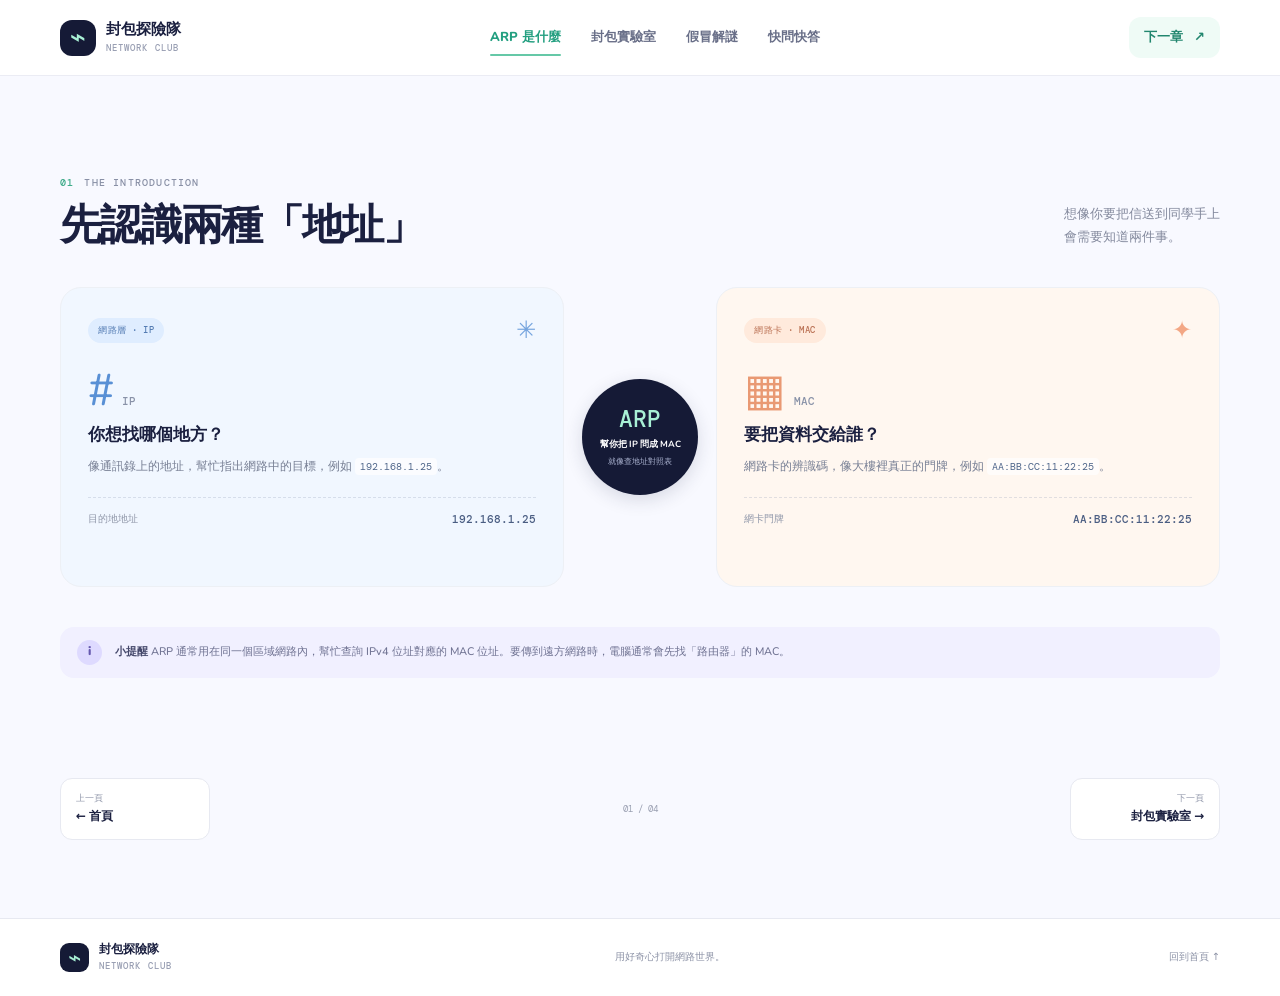
==== arp.html @ d722ffe5 "Split ARP lessons into separate pages" ====
<!doctype html>
<html lang="zh-Hant">
<head>
  <meta charset="utf-8">
  <meta name="viewport" content="width=device-width, initial-scale=1">
  <meta name="theme-color" content="#151a36">
  <meta name="description" content="認識 IP 和 MAC 的分工，以及 ARP 如何在本地網路找到對應的網卡地址。">
  <title>ARP 是什麼｜ARP 小小網路探險隊</title>
  <link rel="stylesheet" href="styles.css?v=4">
  
</head>
<body>
  <a class="skip-link" href="#main">跳到主要內容</a>
  <header class="topbar">
    <a class="brand" href="index.html" aria-label="ARP 小小網路探險隊首頁"><span class="brand-mark" aria-hidden="true">⌁</span><span>封包探險隊 <small>NETWORK CLUB</small></span></a>
    <nav aria-label="主要導覽"><a href="arp.html" aria-current="page">ARP 是什麼</a><a href="lab.html">封包實驗室</a><a href="spoof.html">假冒解謎</a><a href="quiz.html">快問快答</a></nav>
    <a class="nav-cta" href="lab.html">下一章 <span aria-hidden="true">↗</span></a>
  </header>
  <main id="main">
    <section class="section-wrap section-pad" id="what">
      <div class="section-heading"><div><div class="eyebrow"><span class="eyebrow-number">01</span> THE INTRODUCTION</div><h2>先認識兩種「地址」</h2></div><p>想像你要把信送到同學手上<br>會需要知道兩件事。</p></div>
      <div class="address-grid">
        <article class="address-card ip-card"><div class="card-top"><span class="pill pill-blue">網路層 · IP</span><span class="card-doodle">✳</span></div><div class="address-symbol">#<span>IP</span></div><h3>你想找哪個地方？</h3><p>像通訊錄上的地址，幫忙指出網路中的目標，例如 <code>192.168.1.25</code>。</p><div class="address-example"><span>目的地地址</span><strong>192.168.1.25</strong></div></article>
        <article class="address-card mac-card"><div class="card-top"><span class="pill pill-orange">網路卡 · MAC</span><span class="card-doodle">✦</span></div><div class="address-symbol symbol-mac">▦<span>MAC</span></div><h3>要把資料交給誰？</h3><p>網路卡的辨識碼，像大樓裡真正的門牌，例如 <code>AA:BB:CC:11:22:25</code>。</p><div class="address-example"><span>網卡門牌</span><strong>AA:BB:CC:11:22:25</strong></div></article>
        <div class="arp-bridge"><span>ARP</span><b>幫你把 IP 問成 MAC</b><small>就像查地址對照表</small></div>
      </div>
      <div class="note-strip"><span class="note-icon">i</span><p><b>小提醒</b> ARP 通常用在同一個區域網路內，幫忙查詢 IPv4 位址對應的 MAC 位址。要傳到遠方網路時，電腦通常會先找「路由器」的 MAC。</p></div>
    </section>
    
    <nav class="page-switch section-wrap" aria-label="章節切換">
      <a class="page-switch-link" href="index.html"><small>上一頁</small><b>← 首頁</b></a>
      <span class="page-switch-count">01 / 04</span>
      <a class="page-switch-link page-switch-next" href="lab.html"><small>下一頁</small><b>封包實驗室 →</b></a>
    </nav>
  </main>
  <footer class="footer"><a class="brand" href="index.html"><span class="brand-mark" aria-hidden="true">⌁</span><span>封包探險隊 <small>NETWORK CLUB</small></span></a><span>用好奇心打開網路世界。</span><a href="index.html">回到首頁 ↑</a></footer>
</body>
</html>
---- styles.css ----
@import url('https://fonts.googleapis.com/css2?family=DM+Mono:wght@400;500&family=Nunito:wght@400;500;600;700;800;900&display=swap');

:root{--ink:#1b2040;--muted:#70768f;--night:#151a36;--night2:#20264b;--mint:#a8f0d5;--mint-deep:#38b996;--blue:#9bc8ff;--coral:#ff977c;--yellow:#ffdb80;--lav:#dcd4ff;--paper:#f8f9ff;--line:#e6e8f2;--radius:24px;--font:Nunito,"Noto Sans TC",system-ui,-apple-system,sans-serif;--mono:"DM Mono","SFMono-Regular",monospace}
*{box-sizing:border-box}html{scroll-behavior:smooth;scroll-padding-top:84px}body{margin:0;color:var(--ink);background:var(--paper);font:500 16px/1.65 var(--font);-webkit-font-smoothing:antialiased}a{color:inherit;text-decoration:none}button{font:inherit}button:focus-visible,a:focus-visible{outline:3px solid #ffae78;outline-offset:4px}.skip-link{position:absolute;left:14px;top:-80px;padding:9px 14px;background:white;border-radius:8px;z-index:100}.skip-link:focus{top:10px}.section-wrap{width:min(1160px,calc(100% - 64px));margin-inline:auto}.section-pad{padding-block:100px}.topbar{height:76px;padding:0 max(32px,calc((100% - 1160px)/2));display:flex;align-items:center;justify-content:space-between;background:#fff;position:sticky;top:0;z-index:20;border-bottom:1px solid rgba(230,232,242,.8)}.brand{display:flex;align-items:center;gap:10px;font-size:15px;font-weight:900;line-height:1}.brand small{display:block;margin-top:5px;color:#999fb3;font:500 9px var(--mono);letter-spacing:.12em}.brand-mark{display:grid;place-items:center;width:36px;height:36px;border-radius:12px;background:var(--night);color:var(--mint);font-size:27px}.topbar nav{display:flex;gap:30px;color:#696f88;font-size:13px;font-weight:800}.topbar nav a:hover{color:#269f81}.nav-cta{font-size:13px;font-weight:900;background:#effbf6;padding:10px 15px;border-radius:12px;color:#21866e}.nav-cta span{margin-left:7px}.hero{min-height:620px;padding-top:84px;position:relative;display:grid;grid-template-columns:1.04fr .96fr;align-items:center;gap:35px}.hero:before{content:"";position:absolute;width:55vw;height:55vw;max-width:650px;max-height:650px;right:-15%;top:2%;z-index:-1;background:radial-gradient(circle,rgba(210,245,232,.58),rgba(248,249,255,0) 68%)}.eyebrow{display:flex;align-items:center;gap:10px;font:500 10px var(--mono);letter-spacing:.12em;color:#8990a6}.live-dot,.status-led{width:8px;height:8px;border-radius:50%;display:inline-block;background:#57cda6;box-shadow:0 0 0 4px rgba(87,205,166,.15)}.eyebrow-line{height:1px;width:35px;background:#d6d9e5}.hero h1{font-size:clamp(46px,5.4vw,70px);line-height:1.19;letter-spacing:-.055em;margin:24px 0 20px;font-weight:900}.highlight{position:relative;color:#239f80;white-space:nowrap}.highlight:after{content:"";position:absolute;left:1px;right:-3px;bottom:5px;height:11px;z-index:-1;background:#baf1de;transform:rotate(-2deg);border-radius:90%}.hero-lede{font-size:17px;line-height:1.9;color:#717890;max-width:470px;margin:0}.hero-actions{display:flex;align-items:center;gap:17px;margin-top:30px}.button{border:0;cursor:pointer;display:inline-flex;align-items:center;justify-content:center;gap:10px;border-radius:13px;padding:12px 17px;font-size:13px;font-weight:900;transition:transform .2s,box-shadow .2s,background .2s}.button:hover{transform:translateY(-2px)}.button-mint{background:var(--mint);color:#163f36;box-shadow:0 7px 17px rgba(57,172,138,.16)}.button-mint:hover{background:#93e9cb;box-shadow:0 9px 22px rgba(57,172,138,.23)}.hero-note{font-size:12px;color:#9197ab}.hero-stats{display:flex;gap:14px;align-items:center;margin-top:57px}.hero-stats div{display:flex;flex-direction:column}.hero-stats strong{font:500 13px var(--mono);color:#3e4567}.hero-stats span{font-size:10px;color:#a0a5b6}.hero-stats>b{font-weight:500;color:#c5cad8}.hero-art{height:430px;position:relative;display:grid;place-items:center}.network-map{position:relative;width:410px;height:320px;border:1px solid #e6e8f1;border-radius:50%;background:rgba(255,255,255,.54);box-shadow:0 23px 65px rgba(50,57,99,.08)}.art-orbit{position:absolute;border:1px dashed #dce6eb;border-radius:50%;transform:rotate(-23deg)}.orbit-a{width:450px;height:260px}.orbit-b{width:370px;height:340px;transform:rotate(27deg)}.map-lines{position:absolute;width:100%;height:100%;inset:0;overflow:visible}.map-lines path{fill:none;stroke:#9edec8;stroke-width:2;stroke-dasharray:4 6}.map-lines circle{fill:#70cead}.network-node{position:absolute;z-index:1;width:115px;height:118px;background:#fff;border:1px solid #edf0f5;border-radius:18px;display:flex;align-items:center;flex-direction:column;padding:12px 6px;box-shadow:0 9px 25px rgba(45,54,95,.09)}.laptop-node{left:35px;top:78px}.router-node{left:148px;top:169px;background:#effbf6}.target-node{right:22px;top:91px;background:#fff9ee}.node-icon{font-size:26px;color:#5788d0;line-height:1.1}.router-icon{font-size:34px;color:#3fa786}.network-node strong{font-size:11px;margin-top:5px}.network-node small{font:9px var(--mono);color:#8b91a5;margin-top:2px}.network-node i{margin-top:5px;font-size:9px;font-style:normal;color:#519f88;background:#edfaf4;border-radius:20px;padding:2px 7px}.router-node i{background:#d8f5e9}.hero-packet{position:absolute;z-index:3;top:88px;left:180px;background:var(--night);color:white;font-size:9px;padding:7px 10px;border-radius:8px;transform:rotate(-8deg);box-shadow:0 5px 10px #aab6ba}.hero-packet span{color:var(--mint);padding-left:4px}.art-caption{position:absolute;top:12px;right:7px;background:#fff;padding:10px 12px;display:flex;gap:9px;align-items:center;border-radius:13px;box-shadow:0 8px 25px rgba(45,54,95,.09);font-size:9px;color:#777d92;transform:rotate(2deg)}.art-caption b{color:#303753}.caption-icon{display:grid;place-items:center;width:27px;height:27px;border-radius:9px;background:var(--yellow);color:#665020;font-weight:900;font-size:17px}.floating-tag{position:absolute;z-index:2;font:9px var(--mono);padding:7px 10px;border:1px solid white;border-radius:8px;box-shadow:0 4px 14px #dee0e9}.tag-ip{top:42px;left:68px;background:#eaf2ff}.tag-mac{right:27px;bottom:80px;background:#fff0e8}.spark{position:absolute;color:#f5bb4b}.spark-one{left:25px;top:115px;font-size:23px}.spark-two{right:28px;top:62px;color:#a18de5;font-size:19px}.art-sticker{position:absolute;bottom:20px;left:2px;width:66px;height:66px;background:var(--coral);color:#603f38;border-radius:50%;display:grid;place-content:center;text-align:center;font-weight:900;line-height:1.05;transform:rotate(-12deg);box-shadow:3px 4px 0 rgba(27,32,64,.1)}.art-sticker small{font-size:8px}.hero-bottom{grid-column:1 / -1;align-self:end;display:flex;justify-content:center;align-items:center;gap:12px;font:9px var(--mono);letter-spacing:.04em;color:#a3a8b8;padding-bottom:24px}.hero-bottom span:last-child{position:absolute;right:0}.scroll-mark{font-size:17px;color:#3aa987}.section-heading{display:flex;justify-content:space-between;align-items:end;margin-bottom:34px}.eyebrow-number{color:#3aa987}.section-heading h2,.source-section h2{font-size:clamp(28px,3.3vw,42px);letter-spacing:-.04em;line-height:1.25;margin:11px 0 0;font-weight:900}.section-heading>p{font-size:13px;line-height:1.8;color:#83899d;margin:0 0 3px}.address-grid{display:grid;grid-template-columns:minmax(0,1fr) 116px minmax(0,1fr);gap:18px;position:relative;padding-bottom:15px}.address-card{min-height:300px;background:#fff;border:1px solid #edf0f5;border-radius:21px;padding:23px 27px;position:relative;overflow:hidden}.ip-card{grid-column:1;grid-row:1;background:#f1f7ff}.mac-card{grid-column:3;grid-row:1;background:#fff7f0}.card-top{display:flex;justify-content:space-between;align-items:center}.pill{font:500 9px var(--mono);letter-spacing:.06em;border-radius:30px;padding:6px 10px;display:inline-block}.pill-blue{background:#dfedff;color:#547cb3}.pill-orange{background:#ffeadc;color:#bc7457}.card-doodle{font-size:24px;color:#75a4de}.mac-card .card-doodle{color:#f3a785}.address-symbol{font-size:44px;color:#5990d5;line-height:1;margin:19px 0 8px}.address-symbol span{font:500 11px var(--mono);margin-left:8px;color:#8992a8}.symbol-mac{color:#e99973}.address-card h3{font-size:17px;margin:0 0 7px;font-weight:900}.address-card p{font-size:12px;line-height:1.8;color:#777f94;max-width:400px;margin:0}.address-card code{font:10px var(--mono);color:#4d6489;background:rgba(255,255,255,.7);padding:2px 5px;border-radius:4px}.address-example{display:flex;justify-content:space-between;align-items:center;border-top:1px dashed rgba(117,131,164,.22);margin-top:19px;padding-top:13px;color:#9198aa;font-size:10px}.address-example strong{font:500 11px var(--mono);color:#4a5d82}.arp-bridge{position:relative;z-index:2;grid-column:2;grid-row:1;align-self:center;justify-self:center;width:116px;height:116px;border:0;border-radius:50%;background:var(--night);color:#fff;display:flex;align-items:center;justify-content:center;flex-direction:column;text-align:center;box-shadow:0 5px 18px rgba(33,39,77,.15)}.arp-bridge span{font:500 23px var(--mono);color:var(--mint)}.arp-bridge b{font-size:9px;line-height:1.45;margin-top:4px}.arp-bridge small{font-size:8px;color:#adb5d2;margin-top:4px}.note-strip{margin-top:25px;display:flex;gap:13px;align-items:center;background:#f1f0ff;border-radius:14px;padding:13px 17px}.note-icon{flex:0 0 25px;height:25px;display:grid;place-items:center;background:#dedaff;color:#6558af;font-weight:900;border-radius:50%;font-size:12px}.note-strip p{margin:0;color:#6f7292;font-size:11px;line-height:1.8}.note-strip b{color:#45486b}.lab-section{background:var(--night);color:#fff;position:relative;overflow:hidden}.lab-section:before{content:"";position:absolute;inset:0;background:radial-gradient(ellipse at 13% 2%,rgba(79,111,194,.19),transparent 40%),radial-gradient(ellipse at 90% 83%,rgba(65,192,155,.1),transparent 35%);pointer-events:none}.light-heading,.lab-toolbar,.lab-frame,.lab-footnote{position:relative}.light-heading .eyebrow{color:#a4abc8}.light-heading h2{color:#fff}.light-heading>p{color:#b0b6cc}.lab-toolbar{display:flex;align-items:center;justify-content:space-between;margin-bottom:14px}.scenario-switch{display:flex;gap:7px;padding:5px;border:1px solid #3a4167;border-radius:12px;background:#1c2244}.scenario-button{border:0;background:transparent;color:#a9b0ca;font-weight:800;font-size:11px;border-radius:8px;padding:8px 11px;cursor:pointer}.scenario-button.is-active{background:#31395f;color:#fff;box-shadow:0 2px 8px #11152a}.scenario-button[data-scenario="spoof"].is-active{background:#533344;color:#ffd2bc}.lab-status{display:flex;align-items:center;gap:10px;font-size:10px;color:#b5bbd0}.status-led{width:7px;height:7px;box-shadow:none}.demo-tag{font:9px var(--mono);color:#aab2ce;background:#272e53;border-radius:15px;padding:5px 8px}.lab-frame{background:#1c2244;border:1px solid #363d64;border-radius:19px;padding:17px 19px 0;box-shadow:0 20px 45px rgba(0,0,0,.2)}.topology{height:300px;position:relative;overflow:hidden;border-radius:12px;background-color:#20264a;background-image:radial-gradient(rgba(179,192,228,.15) 1px,transparent 1px);background-size:18px 18px}.topology-label{position:absolute;top:16px;left:17px;z-index:2;color:#c8cfe3;font:10px var(--mono)}.topology-label span{color:#848daa;margin-left:8px}.topology-lines{position:absolute;inset:0;width:100%;height:100%}.wire{fill:none;stroke:#4b537c;stroke-width:3;stroke-dasharray:5 7}.wire-active{stroke:#65d0aa;stroke-width:2;stroke-dasharray:1 17;stroke-linecap:round;opacity:0;transition:opacity .2s}.topology.has-packet .wire-active{opacity:1;animation:wireDash 1s linear infinite}.device{position:absolute;z-index:3;width:130px;min-height:114px;border:1px solid #40486c;border-radius:15px;background:#252b50;display:flex;flex-direction:column;align-items:center;padding:11px 7px;color:#eceffd;box-shadow:0 8px 17px rgba(7,10,27,.16);transition:border-color .25s,transform .25s,background .25s}.device b{font-size:10px;margin-top:3px}.device>span{font:8px var(--mono);color:#aeb6ce;margin-top:2px}.device code{font:8px var(--mono);color:#8bd5bc;margin-top:3px}.device-you{left:8%;top:96px}.device-switch{left:42.8%;top:96px;background:#283756;border-color:#476783}.device-target{right:8%;top:96px}.device-rogue{left:42.8%;bottom:12px;opacity:.42;transform:scale(.92);transition:all .35s}.device-avatar{display:grid;place-items:center;width:38px;height:38px;border-radius:13px;background:#d7e9ff;color:#3b6091;font-weight:900;font-size:17px}.avatar-target{background:#ffebcc;color:#906a2b}.avatar-rogue{background:#493143;color:#ffb8a5}.switch-glyph{width:39px;height:30px;margin-top:5px;border-radius:7px;background:#badbcc;display:grid;grid-template-columns:repeat(2,4px);place-content:center;gap:5px}.switch-glyph i{display:block;width:4px;height:4px;border-radius:50%;background:#317663}.network-cloud{position:absolute;right:15px;top:16px;border:1px solid #3f476d;border-radius:8px;padding:5px 7px;color:#8a93b4;font:8px var(--mono);text-align:center}.packet-bubble{position:absolute;z-index:5;top:132px;left:16%;transform:translate(-50%,-50%);width:39px;height:34px;border-radius:10px;background:var(--mint);color:#1b614f;font-size:20px;display:grid;place-items:center;box-shadow:0 4px 13px rgba(0,0,0,.22);opacity:0;transition:left .9s cubic-bezier(.2,.75,.2,1),top .9s cubic-bezier(.2,.75,.2,1),opacity .2s,background .2s}.packet-bubble.visible{opacity:1}.packet-bubble.fake{background:var(--coral);color:#6c372d}.topology.scenario-spoof .device-rogue{opacity:1;transform:scale(1);border-color:#b76c68;background:#362b4c;box-shadow:0 0 0 5px rgba(255,151,124,.09)}.topology.scenario-spoof .device-rogue:after{content:"可疑回覆";position:absolute;top:-19px;right:1px;color:#ffb59e;font-size:9px}.device.is-active{border-color:#a7edcf;transform:translateY(-3px);box-shadow:0 0 0 4px rgba(115,215,177,.12)}.topology.scenario-spoof .device-rogue.is-active{border-color:var(--coral);box-shadow:0 0 0 4px rgba(255,151,124,.16)}.lab-bottom{display:grid;grid-template-columns:1fr 1fr;gap:18px;padding:20px 7px 19px}.step-counter{font:9px var(--mono);letter-spacing:.1em;color:#8fdcc2}.step-copy h3{font-size:17px;margin:7px 0 6px}.step-copy p{font-size:11px;color:#aab2cd;line-height:1.8;margin:0;max-width:440px}.packet-inspector{background:#252b50;border:1px solid #363e65;border-radius:12px;padding:12px 14px}.inspector-title{font-size:10px;font-weight:900;color:#d5d9e8}.inspector-title span{margin-right:5px}.inspector-fields{display:grid;grid-template-columns:1fr 1fr 1fr;gap:8px;border-block:1px solid #394064;margin:8px 0;padding:8px 0}.inspector-fields div{display:flex;flex-direction:column;gap:2px}.inspector-fields small{color:#8e98b8;font-size:8px}.inspector-fields b{font:9px var(--mono);color:#c5f1df}.packet-inspector>p{font-size:9px;color:#aeb4cb;margin:0}.lab-controls{display:flex;align-items:center;gap:10px;border-top:1px solid #353c62;padding:14px 6px}.button-ghost{background:transparent;color:#b7bfd8;border:1px solid #434b71;padding:10px 12px;font-size:10px}.button-ghost:hover{background:#282f56}.lab-controls .button-mint{padding:11px 14px;font-size:10px}.progress-track{height:3px;background:#343b61;border-radius:5px;flex:1;margin-inline:5px}.progress-track span{display:block;height:100%;width:0;background:#86dfbf;border-radius:5px;transition:width .3s}.lab-footnote{font-size:10px;color:#838cab;margin:13px 4px 0}.lab-footnote span{color:#8edcc0;margin-right:5px}.mystery-grid{display:grid;grid-template-columns:1fr 1fr;gap:58px;align-items:center}.mystery-visual{height:315px;position:relative;background:#fff;border:1px solid #edf0f5;border-radius:22px;display:grid;place-items:center;overflow:hidden}.mystery-card{position:relative;width:86%;height:245px;border-radius:50%;border:1px dashed #dae0ec}.mini-computer{position:absolute;left:13%;top:50%;transform:translateY(-50%);width:54px;height:54px;display:grid;place-items:center;border-radius:18px;background:#e2edff;color:#4c72aa;font-weight:900;border:5px solid white;box-shadow:0 4px 12px #e1e4ed}.mini-gate{position:absolute;right:15%;top:46%;width:65px;height:40px;display:grid;place-items:center;border-radius:10px;background:#e3f7ee;color:#46866e;font-size:10px;font-weight:900;border:4px solid white;box-shadow:0 4px 10px #e1e4ed}.speech{position:absolute;font-size:9px;font-weight:800;line-height:1.6;padding:9px 11px;border-radius:12px;box-shadow:0 5px 14px rgba(36,45,80,.1)}.speech span{display:block;font-size:8px;margin-top:4px;opacity:.7}.speech-real{left:37%;top:18px;background:#e8f8f0;color:#4d816c}.speech-fake{right:2%;bottom:10px;background:#fff0ea;color:#a65c4c}.mystery-arrow{position:absolute;color:#58b99a;font-size:31px}.arrow-one{left:43%;top:48%}.arrow-two{right:22%;top:59%;color:#ed8c71}.question-mark{position:absolute;right:27%;top:25%;font-size:37px;font-weight:900;color:#f1b748;transform:rotate(9deg)}.mystery-stamp{position:absolute;bottom:12px;left:12px;padding:9px 12px;background:#dcd4ff;color:#615a9a;border-radius:12px;transform:rotate(-6deg);font-size:11px;font-weight:900;line-height:1.2}.mystery-copy h3{font-size:24px;margin:17px 0 10px;line-height:1.4}.mystery-copy>p{font-size:13px;line-height:1.9;color:#777e92;margin:0}.mystery-copy b{color:#454a6c}.result-box{display:flex;gap:12px;padding:14px 15px;margin-top:19px;background:#fff1ec;border:1px solid #ffe1d8;border-radius:13px}.result-icon{flex:0 0 28px;height:28px;display:grid;place-items:center;background:#ffd7c9;color:#a3533f;border-radius:9px;font-weight:900}.result-box>div:last-child{display:flex;flex-direction:column;gap:4px}.result-box b{font-size:11px;color:#71483e}.result-box span{font-size:10px;color:#8c7169;line-height:1.65}.remember-chip{font-size:10px;color:#686c89;margin-top:15px}.defense-panel{margin-top:48px;background:#edfaf4;border:1px solid #d7f1e5;border-radius:17px;padding:20px 24px;display:flex;gap:20px;align-items:center;position:relative;overflow:hidden}.defense-icon{font-size:30px;flex:0 0 52px;height:52px;border-radius:16px;background:white;display:grid;place-items:center}.defense-panel .eyebrow{font-size:8px;color:#459679}.defense-panel h3{font-size:16px;margin:4px 0}.defense-panel p{font-size:11px;line-height:1.85;color:#6d887f;margin:0;max-width:810px}.defense-panel b{color:#38775f}.shield-mark{margin-left:auto;align-self:flex-start;font:500 9px var(--mono);color:#46a080;transform:rotate(12deg);border:1px solid #85cbb0;padding:4px 7px;border-radius:5px}.quiz-section{background:#f2f0ff}.quiz-card{max-width:760px;margin:auto;padding:25px 29px;background:#fff;border:1px solid #e6e3f5;border-radius:19px;box-shadow:0 12px 30px rgba(66,58,116,.06)}.quiz-progress{display:flex;align-items:center;justify-content:space-between;color:#8e8ca8;font:9px var(--mono)}.quiz-dots{display:flex;gap:5px}.quiz-dots i{width:7px;height:7px;border-radius:50%;background:#e1e0eb}.quiz-dots i.current{background:#8e83d2}.quiz-card h3{font-size:17px;margin:20px 0 13px}.quiz-options{display:grid;gap:8px}.quiz-option{cursor:pointer;text-align:left;background:#fbfbfe;border:1px solid #ebebf2;border-radius:11px;padding:11px 13px;color:#696f87;font-size:11px;transition:background .2s,border .2s}.quiz-option:hover:not(:disabled){border-color:#aaa2e0;background:#f7f5ff}.quiz-option.correct{border-color:#7fd0b2;background:#effaf5;color:#34775e}.quiz-option.incorrect{border-color:#f1ae99;background:#fff4f0;color:#a45843}.quiz-option:disabled{cursor:default}.quiz-feedback{margin-top:12px;padding:10px 12px;border-radius:9px;background:#f2f0ff;color:#69678d;font-size:10px}.quiz-next{margin-top:12px;font-size:10px}.source-section{padding-block:85px;display:flex;align-items:center;justify-content:space-between;gap:25px}.source-section h2{font-size:28px}.source-section p{font-size:12px;color:#858ba0}.source-links{display:flex;gap:12px}.source-links a{display:flex;flex-direction:column;gap:5px;background:#fff;border:1px solid #e9ebf2;padding:13px 16px;border-radius:12px;min-width:210px;transition:transform .2s,box-shadow .2s}.source-links a:hover{transform:translateY(-2px);box-shadow:0 7px 18px #e7e9f0}.source-links span{font:8px var(--mono);color:#9299ad}.source-links b{font-size:10px;color:#4a526f}.footer{min-height:78px;border-top:1px solid #e7e9f1;background:#fff;padding:14px max(32px,calc((100% - 1160px)/2));display:flex;align-items:center;justify-content:space-between}.footer>span,.footer>a:last-child{font-size:10px;color:#8d93a7}.footer .brand{font-size:12px}.footer .brand-mark{width:29px;height:29px;font-size:22px;border-radius:9px}
@keyframes wireDash{to{stroke-dashoffset:-36}}
@media(max-width:900px){.topbar{padding-inline:24px}.topbar nav{gap:16px}.hero{gap:5px;min-height:570px}.hero-art{transform:scale(.87);transform-origin:center right}.section-wrap{width:min(100% - 48px,760px)}.device-you{left:4%}.device-target{right:4%}.device-switch,.device-rogue{left:calc(50% - 65px)}.mystery-grid{gap:30px}.source-section{flex-direction:column;align-items:flex-start}.source-links{width:100%}.source-links a{flex:1}}
@media(max-width:680px){html{scroll-padding-top:67px}.topbar{height:64px;padding-inline:18px}.topbar nav{display:none}.nav-cta{font-size:11px;padding:9px 11px}.brand{font-size:13px}.brand-mark{width:32px;height:32px}.section-wrap{width:calc(100% - 36px)}.section-pad{padding-block:69px}.hero{display:flex;flex-direction:column;align-items:flex-start;gap:0;padding-top:55px;min-height:auto}.hero h1{font-size:clamp(42px,12vw,62px);margin-top:20px}.hero-lede{font-size:15px}.hero-art{width:100%;height:350px;transform:scale(.83);transform-origin:top center;margin-top:25px;margin-bottom:-30px}.hero-stats{margin-top:39px}.hero-bottom{width:100%;padding:10px 0 20px}.hero-bottom span:last-child{right:0}.section-heading{align-items:flex-start;flex-direction:column;gap:14px;margin-bottom:25px}.section-heading h2{font-size:31px}.section-heading>p br{display:none}.address-grid{grid-template-columns:1fr;grid-template-rows:auto 88px auto;gap:12px;padding-bottom:0}.ip-card{grid-column:1;grid-row:1}.arp-bridge{grid-column:1;grid-row:2;width:82px;height:82px}.mac-card{grid-column:1;grid-row:3}.address-card{min-height:265px;padding:19px 20px}.arp-bridge{transform:none;border:0}.arp-bridge span{font-size:19px}.arp-bridge b{font-size:8px}.arp-bridge small{font-size:7px}.note-strip{align-items:flex-start}.lab-toolbar{align-items:flex-start;flex-direction:column;gap:11px}.lab-status{margin-left:2px}.lab-frame{padding:10px 10px 0}.topology{height:330px}.device{width:106px;min-height:100px;padding:8px 4px}.device-you{left:3%;top:83px}.device-target{right:3%;top:83px}.device-switch,.device-rogue{left:calc(50% - 53px)}.device-switch{top:83px}.device-rogue{bottom:9px}.topology-lines{height:100%}.topology-lines .wire{vector-effect:non-scaling-stroke}.packet-bubble{top:125px}.lab-bottom{grid-template-columns:1fr;gap:11px;padding:17px 3px}.inspector-fields b{font-size:8px}.lab-controls{gap:6px;flex-wrap:wrap;padding:11px 2px}.lab-controls .progress-track{order:3;flex-basis:100%;margin:3px}.lab-controls button{flex:1;padding-inline:8px}.lab-controls .button-mint{flex:1.2}.lab-footnote{line-height:1.7}.mystery-grid{grid-template-columns:1fr;gap:22px}.mystery-visual{height:280px}.mystery-card{height:220px}.mystery-copy h3{font-size:21px}.defense-panel{padding:16px;gap:12px;align-items:flex-start}.defense-icon{flex-basis:41px;height:41px;font-size:23px}.shield-mark{position:absolute;right:10px;top:12px}.defense-panel h3{padding-right:45px}.quiz-card{padding:20px 17px}.quiz-card h3{font-size:15px}.source-section{padding-block:60px}.source-links{flex-direction:column}.source-links a{min-width:0}.footer{padding-inline:18px;gap:10px;flex-wrap:wrap}.footer>span{display:none}}
@media(max-width:380px){.hero-art{transform:scale(.72);height:300px;margin-top:10px;margin-bottom:-30px}.hero-stats{gap:9px}.hero-stats strong{font-size:11px}.hero-stats span{font-size:9px}.lab-controls .button{font-size:9px}.network-map{transform:scale(.9)}}
@media(prefers-reduced-motion:reduce){*,*::before,*::after{scroll-behavior:auto!important;animation-duration:.01ms!important;animation-iteration-count:1!important;transition-duration:.01ms!important}}

.topbar nav a[aria-current="page"]{color:#239f80;position:relative}
.topbar nav a[aria-current="page"]:after{content:"";position:absolute;left:0;right:0;bottom:-8px;height:2px;background:#65c8a7;border-radius:3px}
.lessons-section{padding-top:30px}
.lesson-grid{display:grid;grid-template-columns:repeat(2,minmax(0,1fr));gap:14px}
.lesson-card{min-height:112px;display:grid;grid-template-columns:32px 46px minmax(0,1fr) auto;gap:12px;align-items:center;padding:17px 18px;border:1px solid #e8eaf2;border-radius:17px;background:white;transition:transform .2s,box-shadow .2s,border-color .2s}
.lesson-card:hover{transform:translateY(-3px);box-shadow:0 12px 24px rgba(38,46,90,.09);border-color:#d6dbea}
.lesson-blue{background:#f1f7ff}.lesson-green{background:#effaf5}.lesson-orange{background:#fff7f0}.lesson-purple{background:#f6f3ff}
.lesson-number{font:10px var(--mono);color:#8c93a8;align-self:start;padding-top:4px}
.lesson-icon{width:40px;height:40px;display:grid;place-items:center;border-radius:13px;background:rgba(255,255,255,.8);font:500 20px var(--mono);color:#428c77}
.lesson-copy{display:flex;flex-direction:column;gap:3px}.lesson-copy b{font-size:14px;font-weight:900}.lesson-copy small{font-size:11px;color:#7f869a}
.lesson-open{font-size:10px;font-weight:900;color:#528773;white-space:nowrap}
.page-switch{display:flex;justify-content:space-between;align-items:center;gap:16px;margin-block:0 78px}
.page-switch-link{min-width:150px;display:flex;flex-direction:column;gap:2px;padding:12px 15px;background:#fff;border:1px solid #e7e9f1;border-radius:12px;transition:transform .2s,border-color .2s}
.page-switch-link:hover{transform:translateY(-2px);border-color:#93d8bb}.page-switch-link small{font-size:9px;color:#9298ab}.page-switch-link b{font-size:12px}.page-switch-next{text-align:right}.page-switch-count{font:9px var(--mono);color:#999fb1}
@media(max-width:680px){.topbar{height:auto;min-height:92px;padding:9px 18px 7px;display:grid;grid-template-columns:minmax(0,1fr) auto;row-gap:8px}.topbar nav{grid-column:1/-1;display:flex;gap:20px;overflow-x:auto;white-space:nowrap;scrollbar-width:none;padding:1px 0 5px;font-size:11px}.topbar nav::-webkit-scrollbar{display:none}.topbar nav a[aria-current="page"]:after{bottom:-4px}.nav-cta{font-size:10px;padding:8px 10px}.lesson-grid{grid-template-columns:1fr;gap:10px}.lesson-card{grid-template-columns:24px 40px minmax(0,1fr) auto;gap:9px;min-height:88px;padding:12px}.lesson-icon{width:36px;height:36px}.lesson-copy b{font-size:12px}.lesson-copy small{font-size:10px}.lesson-open{font-size:9px}.page-switch{gap:8px;margin-bottom:54px}.page-switch-link{min-width:0;flex:1;padding:10px}.page-switch-link b{font-size:10px}.page-switch-count{font-size:8px}}
@media(max-width:380px){.topbar nav{gap:15px}.lesson-card{grid-template-columns:20px 34px minmax(0,1fr) auto;gap:7px;padding:10px}.lesson-icon{width:32px;height:32px}.lesson-open{font-size:8px}}
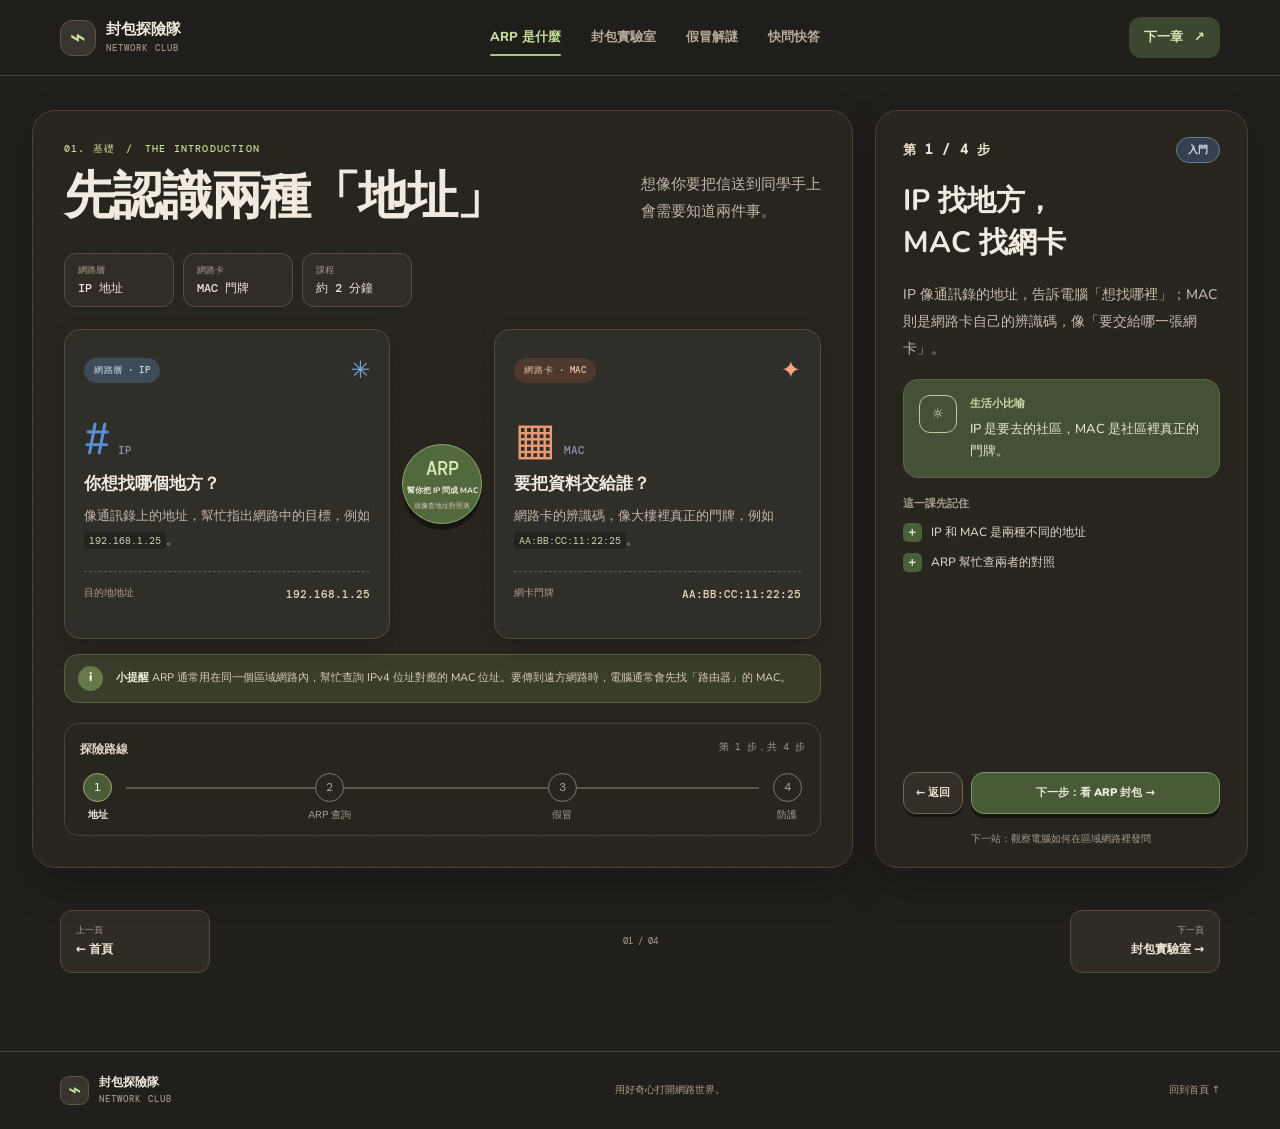
==== commit 69f17d40: "Refresh ARP lessons as a dark course workspace" ====
--- a/arp.html
+++ b/arp.html
@@ -3,10 +3,10 @@
 <head>
   <meta charset="utf-8">
   <meta name="viewport" content="width=device-width, initial-scale=1">
-  <meta name="theme-color" content="#151a36">
+  <meta name="theme-color" content="#211f1b">
   <meta name="description" content="認識 IP 和 MAC 的分工，以及 ARP 如何在本地網路找到對應的網卡地址。">
   <title>ARP 是什麼｜ARP 小小網路探險隊</title>
-  <link rel="stylesheet" href="styles.css?v=4">
+  <link rel="stylesheet" href="styles.css?v=5">
   
 </head>
 <body>
@@ -17,14 +17,29 @@
     <a class="nav-cta" href="lab.html">下一章 <span aria-hidden="true">↗</span></a>
   </header>
   <main id="main">
-    <section class="section-wrap section-pad" id="what">
-      <div class="section-heading"><div><div class="eyebrow"><span class="eyebrow-number">01</span> THE INTRODUCTION</div><h2>先認識兩種「地址」</h2></div><p>想像你要把信送到同學手上<br>會需要知道兩件事。</p></div>
-      <div class="address-grid">
+    <section class="section-wrap section-pad course-lesson-page" id="what">
+      <div class="course-workspace">
+        <div class="course-canvas">
+          <div class="section-heading"><div><div class="eyebrow"><span class="eyebrow-number">01. 基礎　/　THE INTRODUCTION</span></div><h2>先認識兩種「地址」</h2></div><p>想像你要把信送到同學手上<br>會需要知道兩件事。</p></div>
+          <div class="concept-stats" aria-label="本課主題"><span><small>網路層</small><b>IP 地址</b></span><span><small>網路卡</small><b>MAC 門牌</b></span><span><small>課程</small><b>約 2 分鐘</b></span></div>
+          <div class="address-grid">
         <article class="address-card ip-card"><div class="card-top"><span class="pill pill-blue">網路層 · IP</span><span class="card-doodle">✳</span></div><div class="address-symbol">#<span>IP</span></div><h3>你想找哪個地方？</h3><p>像通訊錄上的地址，幫忙指出網路中的目標，例如 <code>192.168.1.25</code>。</p><div class="address-example"><span>目的地地址</span><strong>192.168.1.25</strong></div></article>
         <article class="address-card mac-card"><div class="card-top"><span class="pill pill-orange">網路卡 · MAC</span><span class="card-doodle">✦</span></div><div class="address-symbol symbol-mac">▦<span>MAC</span></div><h3>要把資料交給誰？</h3><p>網路卡的辨識碼，像大樓裡真正的門牌，例如 <code>AA:BB:CC:11:22:25</code>。</p><div class="address-example"><span>網卡門牌</span><strong>AA:BB:CC:11:22:25</strong></div></article>
         <div class="arp-bridge"><span>ARP</span><b>幫你把 IP 問成 MAC</b><small>就像查地址對照表</small></div>
       </div>
-      <div class="note-strip"><span class="note-icon">i</span><p><b>小提醒</b> ARP 通常用在同一個區域網路內，幫忙查詢 IPv4 位址對應的 MAC 位址。要傳到遠方網路時，電腦通常會先找「路由器」的 MAC。</p></div>
+            <div class="note-strip"><span class="note-icon">i</span><p><b>小提醒</b> ARP 通常用在同一個區域網路內，幫忙查詢 IPv4 位址對應的 MAC 位址。要傳到遠方網路時，電腦通常會先找「路由器」的 MAC。</p></div>
+          <div class="course-timeline" aria-label="課程進度"><div class="timeline-heading"><b>探險路線</b><span>第 1 步，共 4 步</span></div><ol><li class="current"><i>1</i><span>地址</span></li><li><i>2</i><span>ARP 查詢</span></li><li><i>3</i><span>假冒</span></li><li><i>4</i><span>防護</span></li></ol></div>
+        </div>
+        <aside class="lesson-sidebar" aria-label="課程說明">
+          <div class="sidebar-step"><b>第 1 / 4 步</b><span class="tip-pill">入門</span></div>
+          <h3>IP 找地方，<br>MAC 找網卡</h3>
+          <p>IP 像通訊錄的地址，告訴電腦「想找哪裡」；MAC 則是網路卡自己的辨識碼，像「要交給哪一張網卡」。</p>
+          <div class="sidebar-tip"><span class="sidebar-tip-icon">☼</span><div><b>生活小比喻</b><span>IP 是要去的社區，MAC 是社區裡真正的門牌。</span></div></div>
+          <div class="sidebar-change"><b>這一課先記住</b><span><i>＋</i> IP 和 MAC 是兩種不同的地址</span><span><i>＋</i> ARP 幫忙查兩者的對照</span></div>
+          <div class="sidebar-actions"><a class="button button-ghost" href="index.html">← 返回</a><a class="button button-mint" href="lab.html">下一步：看 ARP 封包 →</a></div>
+          <div class="sidebar-hint">下一站：觀察電腦如何在區域網路裡發問</div>
+        </aside>
+      </div>
     </section>
     
     <nav class="page-switch section-wrap" aria-label="章節切換">
--- a/styles.css
+++ b/styles.css
@@ -24,3 +24,67 @@
 .page-switch-link:hover{transform:translateY(-2px);border-color:#93d8bb}.page-switch-link small{font-size:9px;color:#9298ab}.page-switch-link b{font-size:12px}.page-switch-next{text-align:right}.page-switch-count{font:9px var(--mono);color:#999fb1}
 @media(max-width:680px){.topbar{height:auto;min-height:92px;padding:9px 18px 7px;display:grid;grid-template-columns:minmax(0,1fr) auto;row-gap:8px}.topbar nav{grid-column:1/-1;display:flex;gap:20px;overflow-x:auto;white-space:nowrap;scrollbar-width:none;padding:1px 0 5px;font-size:11px}.topbar nav::-webkit-scrollbar{display:none}.topbar nav a[aria-current="page"]:after{bottom:-4px}.nav-cta{font-size:10px;padding:8px 10px}.lesson-grid{grid-template-columns:1fr;gap:10px}.lesson-card{grid-template-columns:24px 40px minmax(0,1fr) auto;gap:9px;min-height:88px;padding:12px}.lesson-icon{width:36px;height:36px}.lesson-copy b{font-size:12px}.lesson-copy small{font-size:10px}.lesson-open{font-size:9px}.page-switch{gap:8px;margin-bottom:54px}.page-switch-link{min-width:0;flex:1;padding:10px}.page-switch-link b{font-size:10px}.page-switch-count{font-size:8px}}
 @media(max-width:380px){.topbar nav{gap:15px}.lesson-card{grid-template-columns:20px 34px minmax(0,1fr) auto;gap:7px;padding:10px}.lesson-icon{width:32px;height:32px}.lesson-open{font-size:8px}}
+
+/* ARP learning desk: a warm, dark course workspace inspired by the supplied reference. */
+:root{--ink:#f0eadf;--muted:#b8ae9f;--night:#211f1b;--night2:#2c2923;--mint:#bdd99e;--mint-deep:#78934e;--blue:#b4c9db;--coral:#e99d7e;--yellow:#e8c985;--lav:#c8b7dd;--paper:#211f1b;--line:#49443a;--radius:20px}
+body{background:#211f1b;color:#eee7d9}
+.topbar{background:rgba(33,31,27,.96);border-bottom:1px solid #49443a;backdrop-filter:blur(14px)}
+.brand{color:#f0eadf}.brand small{color:#9d9487}.brand-mark{background:#39352d;color:#c4de9e;border:1px solid #5b5548}
+.topbar nav{color:#b5ab9b}.topbar nav a:hover,.topbar nav a[aria-current="page"]{color:#c7dc9b}.topbar nav a[aria-current="page"]:after{background:#a8c77a}
+.nav-cta{background:#3b482f;color:#d7e8b8}.nav-cta:hover{background:#4a5b39}
+.hero{color:#f0eadf}.hero:before{background:radial-gradient(circle,rgba(132,151,91,.14),rgba(33,31,27,0) 68%)}
+.hero-lede,.section-heading>p,.hero-note,.hero-stats span{color:#b7ad9e}.hero-stats strong{color:#ede4d4}.hero-stats>b{color:#786f62}
+.highlight{color:#c3dc98}.highlight:after{background:#435735}
+.button-mint{background:#485a36;color:#f0eadf;box-shadow:0 4px 0 #151410;border:1px solid #83966a}.button-mint:hover{background:#5a7044}
+.network-map{background:rgba(46,42,35,.84);border-color:#555043;box-shadow:0 20px 55px rgba(0,0,0,.24)}
+.art-orbit{border-color:#5b574a}.map-lines path{stroke:#99b276}.map-lines circle{fill:#bdd99e}
+.network-node,.art-caption{background:#302c25;border-color:#5b5549;color:#ece5d8;box-shadow:0 9px 25px rgba(0,0,0,.22)}
+.network-node small,.art-caption{color:#b5aa99}.network-node strong,.art-caption b{color:#f0eadf}.router-node{background:#35402e}.target-node{background:#3e3429}
+.hero-packet{background:#bcd99a;color:#28331d;box-shadow:0 5px 10px #171511}.hero-packet span{color:#314322}
+.floating-tag{border-color:#77705e;box-shadow:0 4px 14px rgba(0,0,0,.3);color:#eee5d5}.tag-ip{background:#334151}.tag-mac{background:#49372d}.caption-icon{background:#697d49;color:#f0eadf}.art-sticker{background:#d5a77d;color:#3c3024;box-shadow:3px 4px 0 rgba(0,0,0,.25)}
+.eyebrow{color:#a89e8d}.eyebrow-number{color:#c5dc98}.eyebrow-line{background:#655d4e}.live-dot{background:#b3d58a;box-shadow:0 0 0 4px rgba(179,213,138,.12)}
+.section-heading h2,.source-section h2{color:#f0eadf}
+.address-card{background:#302c25;border-color:#514b40;color:#eee7d9;box-shadow:0 10px 26px rgba(0,0,0,.14)}
+.ip-card{background:#303640}.mac-card{background:#3a3028}.pill-blue{background:#3e4c58;color:#d3e0e8}.pill-orange{background:#4d392d;color:#efc3a5}
+.address-card p{color:#c1b7a7}.address-card code{background:#24221e;color:#d2d4b7}.address-example{border-color:#625b4e;color:#aaa090}.address-example strong{color:#e6d9bd}
+.arp-bridge{background:#52683d;color:#f2ecdF;box-shadow:0 6px 0 #171511;border:1px solid #91a76d}.arp-bridge span{color:#d7e9b5}.arp-bridge small{color:#d3cbb9}
+.note-strip{background:#3b3d2c;border:1px solid #5d6140}.note-strip p{color:#d3cbb8}.note-strip b{color:#edf0d6}.note-icon{background:#667949;color:#f5f0e4}
+.lab-section{background:#211f1b;color:#f0eadf}.lab-section:before{background:radial-gradient(ellipse at 13% 2%,rgba(164,181,122,.11),transparent 40%),radial-gradient(ellipse at 90% 83%,rgba(191,154,108,.08),transparent 35%)}
+.light-heading .eyebrow{color:#b4aa99}.light-heading h2{color:#f0eadf}.light-heading>p{color:#b7ad9e}
+.lab-toolbar{margin-bottom:14px}.scenario-switch{border-color:#595244;background:#292620}.scenario-button{color:#c0b6a6}.scenario-button.is-active{background:#455438;color:#eef0df;box-shadow:0 2px 7px #171511}.scenario-button[data-scenario="spoof"].is-active{background:#593a33;color:#ffd6c4}
+.lab-status{color:#c8bdab}.status-led{background:#bdd99e}.demo-tag{color:#d1c7b4;background:#39352c}
+.lab-frame{display:grid;grid-template-columns:minmax(0,1.6fr) minmax(320px,.76fr);gap:18px;padding:16px;background:#292620;border:1px solid #4d473c;border-radius:20px;box-shadow:0 18px 45px rgba(0,0,0,.26)}
+.topology{height:min(62vh,540px);min-height:430px;border:1px solid #4b463b;border-radius:15px;background-color:#25231e;background-image:linear-gradient(45deg,rgba(190,177,151,.075) 1px,transparent 1px),linear-gradient(-45deg,rgba(190,177,151,.075) 1px,transparent 1px);background-size:28px 28px}
+.device-you,.device-switch,.device-target{top:calc(46% - 57px)}
+.topology-label{color:#ddd3c1}.topology-label span{color:#aaa08f}.wire{stroke:#5c5649}.wire-active{stroke:#bfd99c}
+.device{background:#342f27;border-color:#5c5547;color:#eee7d9;box-shadow:0 8px 17px rgba(0,0,0,.26)}.device>span{color:#c1b6a4}.device code{color:#c7dc9b}.device-switch{background:#394331;border-color:#647452}.switch-glyph{background:#c4d5a2}.switch-glyph i{background:#546c37}.avatar-rogue{background:#533833;color:#ffc1a5}
+.network-cloud{border-color:#595244;color:#b4aa99}.packet-bubble{background:#c5dc9f;color:#27301f}.packet-bubble.fake{background:#e99d7e;color:#442b23}
+.topology.scenario-spoof .device-rogue{border-color:#bd7868;background:#42302c;box-shadow:0 0 0 5px rgba(233,157,126,.1)}.topology.scenario-spoof .device-rogue:after{color:#ffc1a5}
+.device.is-active{border-color:#c3dd9d;box-shadow:0 0 0 4px rgba(195,221,157,.14)}.topology.scenario-spoof .device-rogue.is-active{border-color:#e99d7e;box-shadow:0 0 0 4px rgba(233,157,126,.16)}
+.lab-lesson-panel{display:flex;flex-direction:column;gap:17px;padding:13px 11px 8px}.lesson-panel-top,.sidebar-step{display:flex;align-items:center;justify-content:space-between;font:500 13px var(--mono);letter-spacing:.05em;color:#ede4d4}.tip-pill{display:inline-flex;padding:5px 11px;background:#344050;border:1px solid #697d92;border-radius:30px;color:#d3e0e8;font-size:10px;font-weight:800;letter-spacing:0}
+.step-counter{color:#d1e3ae}.step-copy h3{font-size:clamp(21px,2vw,29px);line-height:1.35;margin:0 0 8px;color:#f3eadb}.step-copy p{max-width:none;font-size:14px;line-height:1.9;color:#c3b9aa}
+.packet-inspector{background:#332f27;border:1px solid #565042;border-radius:13px;padding:14px}.inspector-title{font-size:12px;color:#f0e8d9}.inspector-fields{border-color:#575143}.inspector-fields small{color:#aaa08f}.inspector-fields b{color:#f0e8d9}.packet-inspector>p{color:#c4b9a7;font-size:12px;line-height:1.8}
+.lab-learning{display:grid;gap:8px;padding:0 2px;color:#c6bdad;font-size:12px}.lab-learning>b{color:#a89e8d;font-size:11px;margin-bottom:2px}.lab-learning span{display:flex;align-items:center;gap:9px}.lab-learning span:first-of-type{color:#d5e4b9}.lab-learning span::first-letter{color:#c2df9b}
+.lab-controls{margin-top:auto;display:grid;gap:11px;padding:0}.progress-track{height:6px;background:#484337}.progress-track span{background:#b7d28e}.lab-control-buttons{display:flex;gap:9px}.lab-controls .button{padding:11px 13px}.lab-control-buttons .button{flex:1}.button-ghost{background:#332f28;border:1px solid #716957;color:#ebe2d2;box-shadow:0 3px 0 #171511}.button-ghost:hover{background:#403a30}.lab-controls>.button-mint{width:100%;min-height:48px}
+.lab-footnote{color:#a89e8e;font-size:11px}.lab-footnote span{color:#c7dc9b}
+.quiz-section{background:#211f1b}.quiz-card{background:#2d2923;border-color:#514b40;color:#f0eadf;box-shadow:0 12px 30px rgba(0,0,0,.2)}.quiz-progress{color:#bbb09f}.quiz-dots i{background:#5a5347}.quiz-dots i.current{background:#c2dc9a}.quiz-option{background:#38332b;border-color:#5b5448;color:#dfd5c4}.quiz-option:hover:not(:disabled){border-color:#a7bf80;background:#413d30}.quiz-option.correct{border-color:#829e61;background:#3d4a31;color:#e1edc8}.quiz-option.incorrect{border-color:#ba7963;background:#4b332c;color:#f4c8b2}.quiz-feedback{background:#3d402f;color:#e1dfc8}
+.mystery-card,.defense-panel{background:#302c25;border-color:#544e42;color:#eee7d9}.mystery-copy h3,.defense-panel h3{color:#f0eadf}.mystery-copy p,.defense-panel p{color:#c2b8a8}.speech-real{background:#3d4934;color:#e2ebd1}.speech-fake{background:#50362f;color:#f5c4ad}.result-box{background:#3c372e;color:#e9dfcd}.result-box span{color:#c3b9a8}.remember-chip{background:#4b402a;color:#ecd79f}.defense-icon{background:#455438;color:#d9e9b9}.shield-mark{background:#485a36;color:#e4edce}
+.mystery-visual{background:#292620;border-color:#514b40}.mystery-card{border-color:#5c5548}.mini-computer,.mini-gate{border-color:#655e50;box-shadow:0 4px 12px rgba(0,0,0,.26)}.mystery-stamp{background:#403849;color:#d6c6ea}
+.source-section{color:#eee7d9}.source-section p{color:#b7ad9e}.source-links a{background:#302c25;border-color:#514b40}.source-links b{color:#eee7d9}.source-links span{color:#aaa08f}.source-links a:hover{box-shadow:0 7px 18px rgba(0,0,0,.24)}
+.footer{background:#211f1b;border-color:#49443a}.footer>span,.footer>a:last-child{color:#aaa08f}
+.lesson-card{border-color:#514b40;background:#302c25;color:#eee7d9}.lesson-blue,.lesson-green,.lesson-orange,.lesson-purple{background:#302c25}.lesson-icon{background:#3a362e;color:#c3dc9b}.lesson-copy small{color:#b6ac9d}.lesson-open{color:#c3dc9b}
+.page-switch-link{background:#302c25;border-color:#514b40;color:#eee7d9}.page-switch-link small,.page-switch-count{color:#aaa08f}
+.course-lesson-page{width:min(1480px,calc(100% - 64px));padding-top:34px;padding-bottom:42px}
+.lab-section .section-pad,#spoof.section-pad,.quiz-section .section-pad{padding-top:42px;padding-bottom:54px}
+.course-workspace{display:grid;grid-template-columns:minmax(0,1.65fr) minmax(300px,.75fr);gap:22px;align-items:stretch}
+.course-canvas{position:relative;overflow:hidden;padding:31px;border:1px solid #484238;border-radius:23px;background-color:#28251f;background-image:linear-gradient(45deg,rgba(191,177,149,.06) 1px,transparent 1px),linear-gradient(-45deg,rgba(191,177,149,.06) 1px,transparent 1px);background-size:28px 28px;box-shadow:0 17px 42px rgba(0,0,0,.19)}
+.course-canvas>.section-heading{margin-bottom:25px}.course-canvas .section-heading h2{font-size:clamp(34px,4vw,52px);margin-top:8px}.course-canvas .section-heading>p{font-size:15px;color:#c0b6a5}
+.concept-stats{display:flex;gap:9px;margin-bottom:22px}.concept-stats span{display:flex;flex-direction:column;gap:2px;padding:9px 13px;background:#312d26;border:1px solid #575042;border-radius:12px;min-width:110px}.concept-stats small{color:#aaa08e;font-size:9px}.concept-stats b{color:#eee5d5;font:500 12px var(--mono)}
+.course-canvas .address-grid{grid-template-columns:minmax(0,1fr) 84px minmax(0,1fr);gap:10px;padding-bottom:0}.course-canvas .address-card{min-height:310px;padding:21px 19px;border-radius:16px;background:rgba(49,47,42,.94)}.course-canvas .address-card h3{color:#f0eadf}.course-canvas .address-symbol{margin-top:28px}.course-canvas .address-card p{font-size:13px}.course-canvas .arp-bridge{width:80px;height:80px}.course-canvas .arp-bridge span{font-size:19px}.course-canvas .arp-bridge b{font-size:8px}.course-canvas .arp-bridge small{font-size:7px}
+.course-canvas .note-strip{margin-top:15px;padding:11px 13px}.course-canvas .note-strip p{font-size:11px}
+.lesson-sidebar{display:flex;flex-direction:column;gap:17px;padding:26px 27px 20px;border:1px solid #484238;border-radius:23px;background:#28251f;box-shadow:0 17px 42px rgba(0,0,0,.18)}
+.lesson-sidebar h3{font-size:clamp(23px,2.3vw,31px);line-height:1.42;margin:0;color:#f0eadf}.lesson-sidebar>p{margin:0;color:#c5bbab;font-size:14px;line-height:1.95}.sidebar-tip{display:flex;gap:13px;align-items:flex-start;padding:15px;background:#455137;border:1px solid #5c6946;border-radius:15px;color:#e2e8d1}.sidebar-tip-icon{display:grid;place-items:center;flex:0 0 38px;height:38px;border:1px solid #bdc99e;border-radius:11px;font-size:21px}.sidebar-tip div{display:grid;gap:4px}.sidebar-tip b{font-size:11px;color:#cadba7}.sidebar-tip span{font-size:13px;line-height:1.7}.sidebar-change{display:grid;gap:10px;color:#ded5c5;font-size:12px}.sidebar-change>b{color:#a99f8e;font-size:11px}.sidebar-change span{display:flex;align-items:center;gap:9px}.sidebar-change i{display:grid;place-items:center;width:19px;height:19px;border-radius:5px;background:#49603a;color:#e5efcf;font-style:normal;font-weight:900}.sidebar-actions{display:flex;gap:8px;margin-top:auto;padding-top:8px}.sidebar-actions .button{font-size:11px;padding:11px 12px}.sidebar-actions .button:first-child{white-space:nowrap}.sidebar-actions .button:last-child{flex:1}
+.sidebar-hint{color:#a79d8c;text-align:center;font-size:10px}.course-timeline{margin-top:20px;padding:16px 15px 12px;border:1px solid #49443a;border-radius:15px;background:rgba(40,37,31,.8)}.timeline-heading{display:flex;justify-content:space-between;color:#ded5c5;font-size:12px}.timeline-heading span{color:#a79d8c;font:10px var(--mono)}.course-timeline ol{display:flex;justify-content:space-between;list-style:none;padding:0;margin:13px 3px 0;position:relative}.course-timeline ol:before{content:"";position:absolute;height:2px;left:6%;right:6%;top:14px;background:#5d564a}.course-timeline li{z-index:1;display:flex;align-items:center;flex-direction:column;gap:5px;color:#aaa08e;font-size:10px}.course-timeline li i{display:grid;place-items:center;width:29px;height:29px;border:1px solid #817969;border-radius:50%;background:#28251f;font:12px var(--mono);font-style:normal}.course-timeline li.done i,.course-timeline li.current i{background:#4a5b38;color:#ecf0df;border-color:#9caf78}.course-timeline li.current{color:#e4ead6;font-weight:900}
+@media(max-width:1000px){.course-lesson-page{width:calc(100% - 40px)}.course-workspace{grid-template-columns:minmax(0,1.25fr) minmax(280px,.75fr);gap:14px}.course-canvas{padding:22px}.course-canvas .address-grid{grid-template-columns:minmax(0,1fr) 66px minmax(0,1fr);gap:6px}.course-canvas .address-card{padding:16px 13px}.course-canvas .arp-bridge{width:65px;height:65px}.lesson-sidebar{padding:21px 19px}.lab-frame{grid-template-columns:minmax(0,1.25fr) minmax(280px,.75fr);gap:12px}.lab-lesson-panel{padding:9px 7px}}
+@media(max-width:720px){.topbar{background:rgba(33,31,27,.97)}.course-lesson-page{width:calc(100% - 28px);padding-top:22px;padding-bottom:32px}.course-workspace{grid-template-columns:1fr}.course-canvas{padding:19px 15px;border-radius:18px}.course-canvas>.section-heading{gap:9px}.course-canvas .section-heading h2{font-size:31px}.course-canvas .section-heading>p{font-size:13px}.concept-stats{gap:6px;overflow-x:auto}.concept-stats span{min-width:0;flex:1;padding:8px}.concept-stats b{font-size:10px}.course-canvas .address-grid{grid-template-columns:1fr;grid-template-rows:auto 68px auto;gap:5px}.course-canvas .ip-card{grid-column:1;grid-row:1}.course-canvas .arp-bridge{grid-column:1;grid-row:2;justify-self:center;align-self:center;transform:none}.course-canvas .mac-card{grid-column:1;grid-row:3}.course-canvas .address-card{min-height:0;padding:16px}.course-canvas .address-symbol{font-size:35px;margin:13px 0 6px}.course-canvas .address-card p{font-size:12px}.course-canvas .address-example{margin-top:12px;padding-top:10px}.course-canvas .address-example strong{font-size:9px}.course-timeline{margin-top:14px;padding:12px 10px}.timeline-heading span{font-size:8px}.course-timeline li{font-size:8px}.course-timeline li i{width:26px;height:26px}.course-timeline ol:before{top:13px}.lesson-sidebar{gap:13px;padding:20px;border-radius:18px}.lesson-sidebar h3{font-size:25px}.lesson-sidebar>p{font-size:13px}.sidebar-actions .button{font-size:10px}.lab-frame{grid-template-columns:1fr;padding:10px;border-radius:17px}.topology{height:360px;min-height:360px}.device{width:100px;min-height:96px}.device-you,.device-switch,.device-target{top:calc(46% - 48px)}.device-you{left:2%}.device-target{right:2%}.device-switch{left:calc(50% - 50px)}.device-rogue{left:calc(50% - 50px);bottom:9px}.lab-lesson-panel{gap:13px;padding:11px 5px 4px}.step-copy h3{font-size:22px}.step-copy p{font-size:13px}.lab-controls{margin-top:3px}.lab-controls .button{font-size:11px}.lab-footnote{font-size:10px}}
+@media(max-width:380px){.course-canvas .section-heading h2{font-size:27px}.concept-stats small{font-size:8px}.concept-stats b{font-size:9px}.course-canvas .address-card{padding:13px}.lesson-sidebar{padding:16px}.lab-frame{padding:7px}.topology{height:330px;min-height:330px}.device{width:88px}.device-switch,.device-rogue{left:calc(50% - 44px)}}
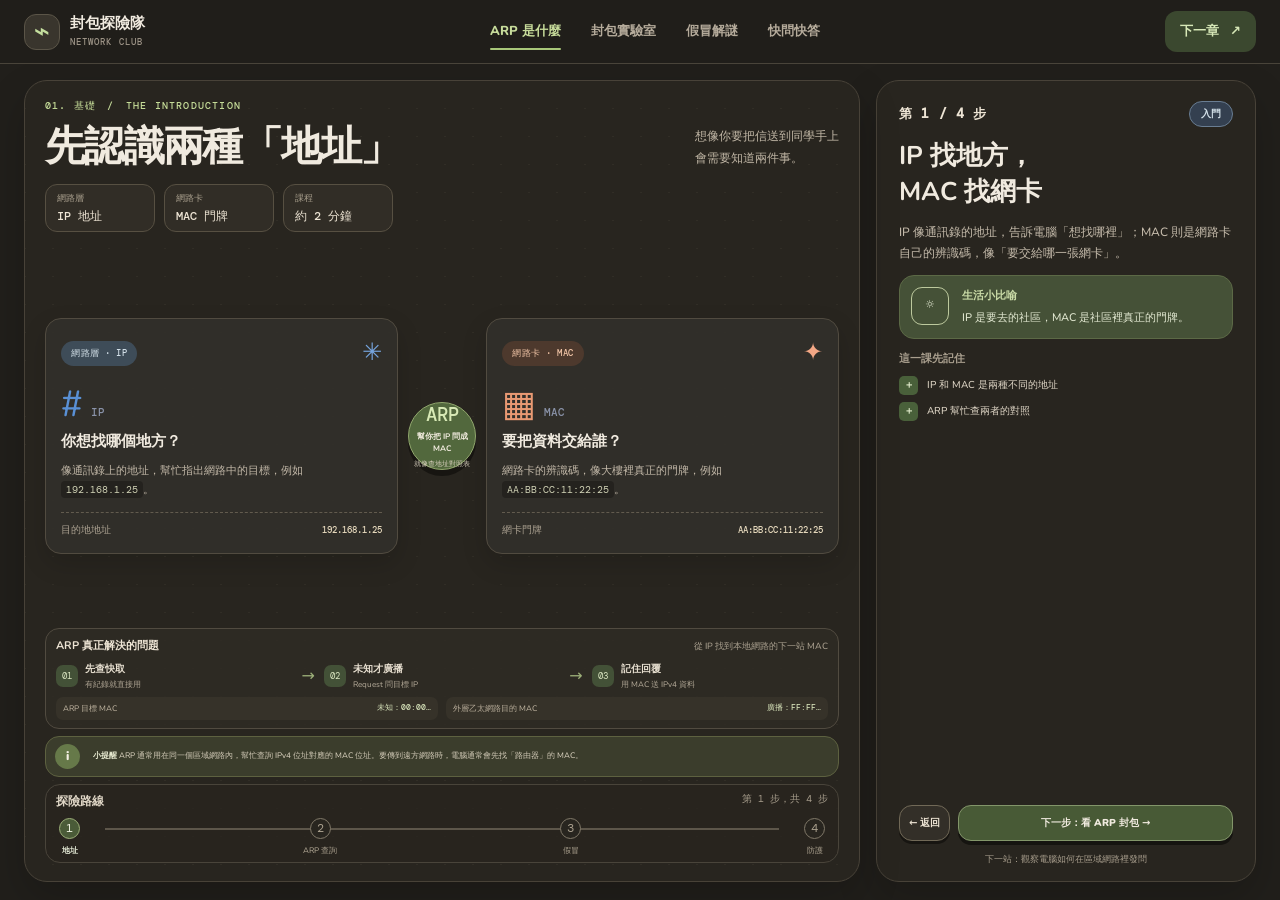
==== commit db7f5c63: "Improve ARP learning lab and compact layouts" ====
--- a/arp.html
+++ b/arp.html
@@ -6,7 +6,7 @@
   <meta name="theme-color" content="#211f1b">
   <meta name="description" content="認識 IP 和 MAC 的分工，以及 ARP 如何在本地網路找到對應的網卡地址。">
   <title>ARP 是什麼｜ARP 小小網路探險隊</title>
-  <link rel="stylesheet" href="styles.css?v=5">
+  <link rel="stylesheet" href="styles.css?v=7">
   
 </head>
 <body>
@@ -27,6 +27,7 @@
         <article class="address-card mac-card"><div class="card-top"><span class="pill pill-orange">網路卡 · MAC</span><span class="card-doodle">✦</span></div><div class="address-symbol symbol-mac">▦<span>MAC</span></div><h3>要把資料交給誰？</h3><p>網路卡的辨識碼，像大樓裡真正的門牌，例如 <code>AA:BB:CC:11:22:25</code>。</p><div class="address-example"><span>網卡門牌</span><strong>AA:BB:CC:11:22:25</strong></div></article>
         <div class="arp-bridge"><span>ARP</span><b>幫你把 IP 問成 MAC</b><small>就像查地址對照表</small></div>
       </div>
+          <div class="resolution-flow" aria-label="ARP 查詢流程重點"><div class="flow-heading"><b>ARP 真正解決的問題</b><span>從 IP 找到本地網路的下一站 MAC</span></div><div class="flow-steps"><div><i>01</i><b>先查快取</b><small>有紀錄就直接用</small></div><span aria-hidden="true">→</span><div><i>02</i><b>未知才廣播</b><small>Request 問目標 IP</small></div><span aria-hidden="true">→</span><div><i>03</i><b>記住回覆</b><small>用 MAC 送 IPv4 資料</small></div></div><div class="layer-difference"><span>ARP 目標 MAC <b>未知：00:00…</b></span><span>外層乙太網路目的 MAC <b>廣播：FF:FF…</b></span></div></div>
             <div class="note-strip"><span class="note-icon">i</span><p><b>小提醒</b> ARP 通常用在同一個區域網路內，幫忙查詢 IPv4 位址對應的 MAC 位址。要傳到遠方網路時，電腦通常會先找「路由器」的 MAC。</p></div>
           <div class="course-timeline" aria-label="課程進度"><div class="timeline-heading"><b>探險路線</b><span>第 1 步，共 4 步</span></div><ol><li class="current"><i>1</i><span>地址</span></li><li><i>2</i><span>ARP 查詢</span></li><li><i>3</i><span>假冒</span></li><li><i>4</i><span>防護</span></li></ol></div>
         </div>
--- a/styles.css
+++ b/styles.css
@@ -88,3 +88,53 @@
 @media(max-width:1000px){.course-lesson-page{width:calc(100% - 40px)}.course-workspace{grid-template-columns:minmax(0,1.25fr) minmax(280px,.75fr);gap:14px}.course-canvas{padding:22px}.course-canvas .address-grid{grid-template-columns:minmax(0,1fr) 66px minmax(0,1fr);gap:6px}.course-canvas .address-card{padding:16px 13px}.course-canvas .arp-bridge{width:65px;height:65px}.lesson-sidebar{padding:21px 19px}.lab-frame{grid-template-columns:minmax(0,1.25fr) minmax(280px,.75fr);gap:12px}.lab-lesson-panel{padding:9px 7px}}
 @media(max-width:720px){.topbar{background:rgba(33,31,27,.97)}.course-lesson-page{width:calc(100% - 28px);padding-top:22px;padding-bottom:32px}.course-workspace{grid-template-columns:1fr}.course-canvas{padding:19px 15px;border-radius:18px}.course-canvas>.section-heading{gap:9px}.course-canvas .section-heading h2{font-size:31px}.course-canvas .section-heading>p{font-size:13px}.concept-stats{gap:6px;overflow-x:auto}.concept-stats span{min-width:0;flex:1;padding:8px}.concept-stats b{font-size:10px}.course-canvas .address-grid{grid-template-columns:1fr;grid-template-rows:auto 68px auto;gap:5px}.course-canvas .ip-card{grid-column:1;grid-row:1}.course-canvas .arp-bridge{grid-column:1;grid-row:2;justify-self:center;align-self:center;transform:none}.course-canvas .mac-card{grid-column:1;grid-row:3}.course-canvas .address-card{min-height:0;padding:16px}.course-canvas .address-symbol{font-size:35px;margin:13px 0 6px}.course-canvas .address-card p{font-size:12px}.course-canvas .address-example{margin-top:12px;padding-top:10px}.course-canvas .address-example strong{font-size:9px}.course-timeline{margin-top:14px;padding:12px 10px}.timeline-heading span{font-size:8px}.course-timeline li{font-size:8px}.course-timeline li i{width:26px;height:26px}.course-timeline ol:before{top:13px}.lesson-sidebar{gap:13px;padding:20px;border-radius:18px}.lesson-sidebar h3{font-size:25px}.lesson-sidebar>p{font-size:13px}.sidebar-actions .button{font-size:10px}.lab-frame{grid-template-columns:1fr;padding:10px;border-radius:17px}.topology{height:360px;min-height:360px}.device{width:100px;min-height:96px}.device-you,.device-switch,.device-target{top:calc(46% - 48px)}.device-you{left:2%}.device-target{right:2%}.device-switch{left:calc(50% - 50px)}.device-rogue{left:calc(50% - 50px);bottom:9px}.lab-lesson-panel{gap:13px;padding:11px 5px 4px}.step-copy h3{font-size:22px}.step-copy p{font-size:13px}.lab-controls{margin-top:3px}.lab-controls .button{font-size:11px}.lab-footnote{font-size:10px}}
 @media(max-width:380px){.course-canvas .section-heading h2{font-size:27px}.concept-stats small{font-size:8px}.concept-stats b{font-size:9px}.course-canvas .address-card{padding:13px}.lesson-sidebar{padding:16px}.lab-frame{padding:7px}.topology{height:330px;min-height:330px}.device{width:88px}.device-switch,.device-rogue{left:calc(50% - 44px)}}
+
+/* Fit the lesson workspaces into one 100%-zoom viewport on desktop. */
+.arp-cache{position:absolute;z-index:4;left:18px;bottom:18px;width:min(320px,42%);padding:12px 14px;border:1px solid #5d5649;border-radius:13px;background:rgba(45,41,34,.95);box-shadow:0 8px 22px rgba(0,0,0,.24)}
+.arp-cache>div{display:flex;justify-content:space-between;align-items:center;gap:8px}.arp-cache b{font-size:11px;color:#eee6d7}.arp-cache span{color:#ada392;font-size:9px}.arp-cache p{display:flex;align-items:center;gap:8px;margin:8px 0 0;font-size:11px}.arp-cache code{font:10px var(--mono);color:#ded3c0}.arp-cache i{color:#aec884;font-style:normal}.arp-cache strong{font:500 11px var(--mono);color:#d5e7b5}.inspector-title small{margin-left:7px;color:#a89d8b;font-size:9px;font-weight:500}.inspector-fields{grid-template-columns:repeat(2,minmax(0,1fr));gap:6px 10px}.inspector-fields div{padding:4px 0}.inspector-fields small{font-size:9px}.inspector-fields b{font-size:10px;line-height:1.45;overflow-wrap:anywhere}.inspector-fields .cache-field{grid-column:1/-1;border-top:1px solid #575143;padding-top:7px}
+.scenario-switch{flex-wrap:wrap}.scenario-button[data-scenario="cached"].is-active{background:#414638;color:#e5edce}
+.source-citations{display:flex;flex-wrap:wrap;gap:6px 12px;margin-top:7px}.source-citations a{font:8px var(--mono);color:#c5d5a3;text-decoration:underline;text-underline-offset:2px}.source-citations a:hover{color:#f0eadf}
+.resolution-flow{padding:10px 13px;border:1px solid #514b40;border-radius:14px;background:rgba(47,43,36,.82)}.flow-heading{display:flex;align-items:baseline;justify-content:space-between;gap:10px;color:#eee5d5;font-size:11px}.flow-heading span{font-size:9px;color:#aaa08f}.flow-steps{display:grid;grid-template-columns:1fr auto 1fr auto 1fr;align-items:center;gap:9px;margin-top:9px}.flow-steps div{display:grid;grid-template-columns:23px 1fr;column-gap:6px;align-items:center}.flow-steps i{grid-row:span 2;display:grid;place-items:center;width:22px;height:22px;background:#435137;border-radius:7px;color:#dce8c3;font:9px var(--mono);font-style:normal}.flow-steps b{font-size:10px;color:#e7dfd0}.flow-steps small{font-size:8px;color:#ada392}.flow-steps>span{color:#9caf78}.layer-difference{display:flex;gap:8px;margin-top:9px}.layer-difference span{flex:1;display:flex;justify-content:space-between;gap:6px;padding:5px 7px;border-radius:7px;background:#363229;color:#b8ad9a;font-size:8px}.layer-difference b{color:#d9e5bc;font:500 8px var(--mono);white-space:nowrap}
+
+@media (min-width:900px) and (min-height:720px){
+  html,body{height:100%;overflow:hidden}body{display:flex;flex-direction:column}.topbar{height:64px;min-height:64px;flex:0 0 64px;padding-inline:max(24px,calc((100% - 1320px)/2))}#main{height:calc(100dvh - 64px);min-height:0;overflow:hidden}.page-switch,.footer{display:none}
+  .hero{height:100%;min-height:0;padding:12px 0 24px;grid-template-columns:1fr 1fr;gap:10px}.hero h1{font-size:clamp(42px,4.8vw,62px);margin-block:15px}.hero-art{height:min(64vh,520px);transform:scale(.92)}.hero-stats{margin-top:28px}.hero-bottom,.lessons-section{display:none}
+  .course-lesson-page{width:min(1480px,calc(100% - 48px));height:100%;padding:16px 0 18px}.course-workspace{height:100%;grid-template-columns:minmax(0,1.65fr) minmax(310px,.75fr);gap:16px}.course-canvas{display:grid;grid-template-rows:auto auto minmax(140px,1fr) auto auto auto;min-height:0;padding:18px 20px}.course-canvas>.section-heading{margin-bottom:12px}.course-canvas .section-heading h2{font-size:clamp(29px,3.2vw,43px)}.course-canvas .section-heading>p{font-size:12px}.concept-stats{margin-bottom:12px}.concept-stats span{padding:6px 11px}.course-canvas .address-grid{min-height:0;max-height:min(34vh,300px);align-self:center;grid-template-columns:minmax(0,1fr) 72px minmax(0,1fr);gap:8px}.course-canvas .address-card{min-height:0;padding:14px 15px}.course-canvas .address-symbol{font-size:36px;margin:14px 0 6px}.course-canvas .address-card h3{font-size:15px}.course-canvas .address-card p{font-size:11px}.course-canvas .address-example{margin-top:12px;padding-top:9px;gap:5px}.course-canvas .address-example strong{font-size:9px}.course-canvas .arp-bridge{width:68px;height:68px}.resolution-flow{padding:8px 10px}.flow-steps{margin-top:6px}.layer-difference{margin-top:6px}.course-canvas .note-strip{margin-top:7px;padding:7px 9px}.course-canvas .note-strip p{font-size:8px}.course-timeline{margin-top:7px;padding:7px 10px 5px}.course-timeline ol{margin-top:6px}.course-timeline li{font-size:8px}.course-timeline li i{width:21px;height:21px}.course-timeline ol:before{top:10px}
+  .lesson-sidebar{height:100%;min-height:0;gap:11px;padding:20px 22px 14px}.lesson-sidebar h3{font-size:clamp(21px,2vw,27px)}.lesson-sidebar>p{font-size:12px;line-height:1.75}.sidebar-tip{padding:11px}.sidebar-tip span{font-size:11px}.sidebar-change{gap:7px;font-size:10px}.sidebar-actions .button{font-size:10px;padding:9px}.sidebar-hint{font-size:9px}
+  .lab-section{height:100%}.lab-section .section-pad{width:calc(100% - 48px);height:100%;padding:15px 0 10px;display:grid;grid-template-rows:auto auto minmax(0,1fr) auto;min-height:0}.lab-section .section-heading{margin-bottom:10px}.lab-section .section-heading h2{font-size:34px}.lab-section .section-heading>p{font-size:11px}.lab-toolbar{margin-bottom:8px}.scenario-switch{gap:4px;padding:3px}.scenario-button{font-size:9px;padding:6px 8px}.lab-frame{height:100%;min-height:0;grid-template-columns:minmax(0,1.6fr) minmax(330px,.8fr);gap:12px;padding:11px}.topology{height:100%;min-height:0}.lab-lesson-panel{min-height:0;overflow:hidden;gap:9px;padding:6px}.step-copy h3{font-size:clamp(18px,1.8vw,24px);margin-bottom:4px}.step-copy p{font-size:11px;line-height:1.65}.packet-inspector{padding:9px 10px}.inspector-fields{margin:5px 0;padding:5px 0;gap:3px 8px}.inspector-fields div{gap:1px;padding:2px 0}.inspector-fields b{font-size:9px}.packet-inspector>p{font-size:10px;line-height:1.55;margin:4px 0 0}.lab-learning{gap:4px;font-size:10px}.lab-learning>b{font-size:9px}.lab-controls{gap:7px}.lab-control-buttons .button,.lab-controls .button{padding:8px;font-size:10px}.lab-controls>.button-mint{min-height:38px}.lab-footnote{font-size:9px;line-height:1.4;margin:6px 0 0}
+  #spoof.section-pad{height:100%;padding:17px 0 20px;display:grid;grid-template-rows:auto minmax(0,1fr) auto;gap:12px}.section-wrap#spoof{width:calc(100% - 48px)}#spoof .section-heading{margin-bottom:0}#spoof .section-heading h2{font-size:34px}.mystery-grid{min-height:0;height:100%;gap:28px}.mystery-visual{height:100%;min-height:0}.mystery-copy{font-size:12px}.mystery-copy h3{font-size:clamp(19px,2vw,25px);margin:10px 0}.mystery-copy p{font-size:11px;line-height:1.7}.result-box{padding:11px}.result-box span{font-size:10px;line-height:1.6}.remember-chip{font-size:10px;padding:8px 10px}.defense-panel{margin-top:0;padding:12px 17px;gap:13px}.defense-panel h3{font-size:13px}.defense-panel p{font-size:9px;line-height:1.65}
+  .quiz-section{height:100%}.quiz-section .section-wrap.section-pad{width:min(1080px,calc(100% - 48px));height:100%;padding:20px 0;display:grid;grid-template-rows:auto minmax(0,1fr);min-height:0}.quiz-section .section-heading{margin-bottom:12px}.quiz-section .section-heading h2{font-size:34px}.quiz-card{width:min(760px,100%);max-height:100%;align-self:center;overflow:auto;padding:18px 22px}.quiz-card h3{font-size:15px;margin:10px 0}.quiz-option{padding:8px 11px;font-size:10px}.quiz-feedback{margin-top:8px;padding:8px 10px;font-size:10px}.quiz-next{margin-top:8px;padding:8px 12px}.quiz-dots{display:grid;grid-template-columns:repeat(5,7px);gap:4px}.quiz-dots i{width:6px;height:6px}
+}
+
+@media (min-height:720px) and (max-width:899px){html,body{height:100%;overflow:hidden}body{display:flex;flex-direction:column}.topbar{height:82px;min-height:82px;flex:0 0 82px}#main{height:calc(100dvh - 82px);overflow:hidden}.page-switch,.footer{display:none}.course-lesson-page{height:100%;padding:10px 0}.course-workspace{height:100%;grid-template-rows:minmax(0,1.15fr) minmax(0,.85fr);grid-template-columns:1fr;gap:8px}.course-canvas{display:grid;grid-template-rows:auto minmax(0,1fr) auto auto;padding:12px;min-height:0}.course-canvas>.section-heading{margin-bottom:7px}.course-canvas .section-heading h2{font-size:23px;margin-top:4px}.course-canvas .section-heading>p{display:none}.concept-stats{display:none}.course-canvas .address-grid{grid-template-columns:minmax(0,1fr) 42px minmax(0,1fr);grid-template-rows:1fr;gap:3px;min-height:0}.course-canvas .address-card{grid-row:1;min-height:0;padding:9px}.course-canvas .ip-card{grid-column:1}.course-canvas .mac-card{grid-column:3}.course-canvas .arp-bridge{position:absolute;left:50%;top:50%;transform:translate(-50%,-50%);width:42px;height:42px}.course-canvas .arp-bridge span{font-size:13px}.course-canvas .arp-bridge b,.course-canvas .arp-bridge small{display:none}.course-canvas .address-symbol{font-size:24px;margin:7px 0 3px}.course-canvas .address-symbol span{font-size:8px}.course-canvas .address-card h3{font-size:10px}.course-canvas .address-card p{font-size:9px;line-height:1.45}.course-canvas .address-example{display:none}.course-canvas .note-strip{margin-top:5px;padding:5px 7px}.course-canvas .note-strip p{font-size:8px;line-height:1.4}.course-timeline{margin-top:5px;padding:5px 8px}.timeline-heading{font-size:9px}.timeline-heading span{font-size:7px}.course-timeline ol{margin-top:4px}.course-timeline li{font-size:7px;gap:2px}.course-timeline li i{width:18px;height:18px;font-size:9px}.course-timeline ol:before{top:8px}.lesson-sidebar{min-height:0;display:grid;grid-template-columns:1fr 1fr;grid-template-rows:auto auto 1fr auto;gap:5px 12px;padding:10px 12px}.sidebar-step{grid-column:1/-1;font-size:9px}.lesson-sidebar h3{font-size:17px;line-height:1.3}.lesson-sidebar>p{font-size:9px;line-height:1.45}.sidebar-tip{padding:6px;gap:6px}.sidebar-tip-icon{flex-basis:25px;height:25px;font-size:12px}.sidebar-tip b{font-size:8px}.sidebar-tip span{font-size:8px;line-height:1.35}.sidebar-change{grid-column:1/-1;display:flex;gap:8px;font-size:8px}.sidebar-change>b{display:none}.sidebar-change i{width:14px;height:14px}.sidebar-actions{grid-column:1/-1;padding-top:0}.sidebar-actions .button{padding:5px;font-size:8px}.sidebar-hint{display:none}
+  .lab-section{height:100%}.lab-section .section-pad{height:100%;width:calc(100% - 20px);padding:6px 0;display:grid;grid-template-rows:auto auto minmax(0,1fr);gap:4px;min-height:0}.lab-section .section-heading{margin:0}.lab-section .section-heading h2{font-size:19px;margin:2px 0}.lab-section .section-heading>p,.lab-status{display:none}.lab-toolbar{margin:0}.scenario-switch{width:100%;justify-content:center;gap:2px;padding:2px}.scenario-button{font-size:8px;padding:4px 6px}.lab-frame{height:100%;min-height:0;grid-template-columns:1fr;grid-template-rows:minmax(155px,.8fr) minmax(0,1.2fr);gap:6px;padding:6px}.topology{height:100%;min-height:0}.device{width:80px;min-height:72px;padding:5px 3px}.device-avatar{width:25px;height:25px;font-size:12px;border-radius:8px}.device b{font-size:8px}.device>span,.device code{font-size:6px}.device-you,.device-switch,.device-target{top:calc(46% - 36px)}.device-you{left:3%}.device-target{right:3%}.device-switch{left:calc(50% - 40px)}.device-rogue{left:calc(50% - 40px);bottom:4px}.switch-glyph{width:26px;height:20px}.network-cloud{top:5px;right:5px;font-size:6px;padding:3px}.topology-label{top:6px;left:7px;font-size:7px}.arp-cache{left:6px;bottom:5px;width:43%;padding:5px 6px;border-radius:8px}.arp-cache b{font-size:7px}.arp-cache span,.arp-cache code,.arp-cache p,.arp-cache strong{font-size:7px}.arp-cache p{margin-top:3px}.lab-lesson-panel{display:grid;grid-template-columns:1fr 1fr;grid-template-rows:auto auto minmax(0,1fr) auto;gap:5px;padding:2px}.lesson-panel-top{grid-column:1/-1;font-size:9px}.step-copy{grid-column:1/-1}.step-copy h3{font-size:15px;margin:0 0 2px}.step-copy p{font-size:8px;line-height:1.4}.packet-inspector{grid-column:1/-1;min-height:0;padding:5px 7px}.inspector-title{font-size:8px}.inspector-title small{font-size:7px}.inspector-fields{margin:3px 0;padding:3px 0;gap:2px 5px}.inspector-fields div{padding:1px 0}.inspector-fields small{font-size:7px}.inspector-fields b{font-size:7px}.packet-inspector>p{font-size:7px;line-height:1.35;margin:2px 0 0}.lab-learning{display:none}.lab-controls{grid-column:1/-1;display:grid;grid-template-columns:1fr 1fr;grid-template-rows:auto auto;gap:4px;margin:0}.lab-controls .progress-track{grid-column:1/-1;grid-row:1;height:4px}.lab-control-buttons{grid-column:1;grid-row:2;gap:4px}.lab-controls .button{padding:4px;font-size:8px}.lab-controls>.button-mint{grid-column:2;grid-row:2;min-height:0}.lab-footnote{display:none}
+  #spoof.section-pad{height:100%;padding:7px 0;display:grid;grid-template-rows:auto minmax(0,1fr) auto;gap:6px}.section-wrap#spoof{width:calc(100% - 20px)}#spoof .section-heading{margin:0}#spoof .section-heading h2{font-size:19px;margin:2px 0}#spoof .section-heading>p{display:none}.mystery-grid{height:100%;min-height:0;grid-template-columns:.9fr 1.1fr;gap:8px}.mystery-visual{height:100%;min-height:0}.mystery-card{height:75%}.mystery-copy h3{font-size:13px;margin:5px 0}.mystery-copy p{font-size:8px;line-height:1.4}.mystery-copy .pill{font-size:7px;padding:3px 5px}.result-box{padding:6px;gap:5px}.result-box span{font-size:7px;line-height:1.4}.result-box b{font-size:8px}.result-icon{font-size:14px}.remember-chip{font-size:7px;padding:4px}.defense-panel{margin:0;padding:6px;gap:6px}.defense-icon{flex-basis:27px;height:27px;font-size:15px}.defense-panel .eyebrow{font-size:6px}.defense-panel h3{font-size:8px;margin:1px 0}.defense-panel p{font-size:7px;line-height:1.35}.shield-mark{display:none}
+  .quiz-section{height:100%}.quiz-section .section-wrap.section-pad{height:100%;width:calc(100% - 20px);padding:8px 0;display:grid;grid-template-rows:auto minmax(0,1fr)}.quiz-section .section-heading{margin:0}.quiz-section .section-heading h2{font-size:20px;margin:2px 0}.quiz-section .section-heading>p{display:none}.quiz-card{width:100%;max-height:100%;overflow:auto;align-self:center;padding:10px 12px}.quiz-progress{font-size:8px}.quiz-card h3{font-size:12px;margin:7px 0}.quiz-level{font-size:7px;margin-top:4px}.quiz-option{padding:6px 8px;font-size:8px}.quiz-options{gap:4px}.quiz-feedback{font-size:8px;padding:5px 7px}.quiz-next{font-size:8px;padding:5px 8px}.quiz-dots{grid-template-columns:repeat(5,5px);gap:3px}.quiz-dots i{width:5px;height:5px}
+}
+
+@media (min-height:720px) and (max-width:899px){
+  .course-workspace{grid-template-rows:minmax(0,1.25fr) minmax(0,.75fr)}.course-canvas{padding:14px}.course-canvas .section-heading h2{font-size:25px}.course-canvas .address-card{padding:11px}.course-canvas .address-symbol{font-size:27px;margin:9px 0 5px}.course-canvas .address-symbol span{font-size:9px}.course-canvas .address-card h3{font-size:12px}.course-canvas .address-card p{font-size:10px;line-height:1.55}.course-canvas .note-strip p{font-size:9px;line-height:1.5}.course-timeline li{font-size:8px}.course-timeline li i{width:21px;height:21px}.course-timeline ol:before{top:10px}.lesson-sidebar{gap:7px 12px;padding:12px}.sidebar-step{font-size:10px}.lesson-sidebar h3{font-size:18px}.lesson-sidebar>p{font-size:10px;line-height:1.55}.sidebar-tip{padding:8px}.sidebar-tip-icon{flex-basis:30px;height:30px;font-size:14px}.sidebar-tip b{font-size:9px}.sidebar-tip span{font-size:9px;line-height:1.5}.sidebar-change{font-size:9px}.sidebar-actions .button{padding:6px;font-size:9px}
+  .lab-section .section-heading h2{font-size:22px}.scenario-button{font-size:9px;padding:5px 7px}.topology{min-height:190px}.device{width:84px;min-height:78px}.device-avatar{width:28px;height:28px;font-size:13px}.device b{font-size:9px}.device>span,.device code{font-size:7px}.arp-cache b{font-size:8px}.arp-cache span,.arp-cache code,.arp-cache p,.arp-cache strong{font-size:8px}.step-copy h3{font-size:16px}.step-copy p{font-size:9px;line-height:1.5}.inspector-title{font-size:9px}.inspector-title small{font-size:8px}.inspector-fields small{font-size:8px}.inspector-fields b{font-size:8px}.packet-inspector>p{font-size:8px}.lab-controls .button{font-size:9px}
+  #spoof .section-heading h2{font-size:22px}.mystery-copy h3{font-size:15px}.mystery-copy p{font-size:9px;line-height:1.5}.mystery-copy .pill{font-size:8px}.result-box span{font-size:8px}.result-box b{font-size:9px}.remember-chip{font-size:8px}.defense-panel .eyebrow{font-size:7px}.defense-panel h3{font-size:9px}.defense-panel p{font-size:8px;line-height:1.5}.source-citations a{font-size:7px}
+  .quiz-section .section-heading h2{font-size:22px}.quiz-progress{font-size:9px}.quiz-card h3{font-size:13px}.quiz-level{font-size:8px}.quiz-option{font-size:9px;padding:7px 9px}.quiz-feedback{font-size:9px;padding:6px 8px}.quiz-next{font-size:9px;padding:6px 9px}
+}
+
+/* Compact landscape / short-window mode: keep the active lesson on screen at 100%. */
+@media (max-height:719px){
+  html,body{height:100%;overflow:hidden}body{display:flex;flex-direction:column}.topbar{height:64px;min-height:64px;flex:0 0 64px}#main{height:calc(100dvh - 64px);min-height:0;overflow:hidden}.page-switch,.footer{display:none}
+  .hero{height:100%;min-height:0;padding:8px 0 12px;gap:6px}.hero h1{font-size:clamp(30px,4vw,48px);margin:8px 0}.hero-lede{font-size:12px;line-height:1.5}.hero-art{height:min(58vh,340px);transform:scale(.78)}.hero-stats{margin-top:12px}.hero-bottom,.lessons-section{display:none}
+  .course-lesson-page{height:100%;width:calc(100% - 28px);padding:8px 0}.course-workspace{height:100%;grid-template-columns:minmax(0,1.4fr) minmax(230px,.8fr);gap:9px}.course-canvas{display:grid;grid-template-rows:auto auto minmax(0,1fr) auto auto;padding:10px;min-height:0}.course-canvas>.section-heading{margin:0 0 5px}.course-canvas .section-heading h2{font-size:22px;margin:3px 0}.course-canvas .section-heading>p{font-size:9px}.concept-stats{gap:4px;margin-bottom:5px}.concept-stats span{padding:4px 6px;min-width:0}.concept-stats small{font-size:7px}.concept-stats b{font-size:8px}.course-canvas .address-grid{grid-template-columns:minmax(0,1fr) 44px minmax(0,1fr);gap:4px;min-height:0}.course-canvas .address-card{min-height:0;padding:9px;border-radius:12px}.course-canvas .address-symbol{font-size:25px;margin:8px 0 3px}.course-canvas .address-symbol span{font-size:8px}.course-canvas .address-card h3{font-size:11px}.course-canvas .address-card p{font-size:9px;line-height:1.45}.course-canvas .address-example{margin-top:6px;padding-top:5px;font-size:7px}.course-canvas .address-example strong{font-size:7px}.course-canvas .arp-bridge{width:42px;height:42px}.course-canvas .arp-bridge span{font-size:13px}.course-canvas .arp-bridge b{font-size:6px}.course-canvas .arp-bridge small{font-size:5px}.course-canvas .note-strip{margin-top:5px;padding:5px 6px}.course-canvas .note-strip p{font-size:8px;line-height:1.4}.course-timeline{margin-top:5px;padding:5px 8px}.timeline-heading{font-size:8px}.timeline-heading span{font-size:7px}.course-timeline ol{margin-top:3px}.course-timeline li{font-size:7px;gap:2px}.course-timeline li i{width:17px;height:17px;font-size:8px}.course-timeline ol:before{top:8px}.lesson-sidebar{min-height:0;gap:6px;padding:10px}.sidebar-step{font-size:9px}.lesson-sidebar h3{font-size:16px}.lesson-sidebar>p{font-size:9px;line-height:1.45}.sidebar-tip{padding:6px;gap:6px}.sidebar-tip-icon{flex-basis:24px;height:24px;font-size:12px}.sidebar-tip b{font-size:8px}.sidebar-tip span{font-size:8px;line-height:1.35}.sidebar-change{gap:4px;font-size:8px}.sidebar-change>b{font-size:8px}.sidebar-change i{width:14px;height:14px}.sidebar-actions{gap:4px;padding-top:1px}.sidebar-actions .button{padding:5px;font-size:8px}.sidebar-hint{font-size:7px}
+  .lab-section{height:100%}.lab-section .section-pad{height:100%;width:calc(100% - 24px);padding:5px 0;display:grid;grid-template-rows:auto auto minmax(0,1fr);gap:4px;min-height:0}.lab-section .section-heading{margin:0}.lab-section .section-heading h2{font-size:19px;margin:2px 0}.lab-section .section-heading>p{display:none}.lab-toolbar{margin:0}.scenario-switch{width:100%;justify-content:center;gap:2px;padding:2px}.scenario-button{font-size:8px;padding:4px 6px}.lab-status{display:none}.lab-frame{height:100%;min-height:0;grid-template-columns:1fr;grid-template-rows:minmax(110px,.7fr) minmax(0,1.3fr);gap:5px;padding:5px}.topology{height:100%;min-height:0}.device{width:72px;min-height:64px;padding:4px 2px}.device-avatar{width:22px;height:22px;font-size:11px;border-radius:7px}.device b{font-size:7px}.device>span,.device code{font-size:6px}.device-you,.device-switch,.device-target{top:calc(46% - 31px)}.device-you{left:3%}.device-target{right:3%}.device-switch{left:calc(50% - 36px)}.device-rogue{left:calc(50% - 36px);bottom:3px}.switch-glyph{width:22px;height:17px}.network-cloud{top:4px;right:4px;font-size:5px;padding:2px}.topology-label{top:5px;left:6px;font-size:6px}.arp-cache{display:none}.lab-lesson-panel{display:grid;grid-template-columns:1fr;grid-template-rows:auto auto minmax(0,1fr) auto;gap:4px;padding:1px}.lesson-panel-top{font-size:8px}.step-copy h3{font-size:12px;margin:0 0 1px}.step-copy p{font-size:8px;line-height:1.35}.packet-inspector{min-height:0;padding:4px 6px}.inspector-title{font-size:8px}.inspector-title small{font-size:7px}.inspector-fields{margin:2px 0;padding:2px 0;gap:1px 4px}.inspector-fields div{padding:0}.inspector-fields small{font-size:6px}.inspector-fields b{font-size:7px}.packet-inspector>p{display:none}.lab-learning{display:none}.lab-controls{display:grid;grid-template-columns:1fr 1fr;grid-template-rows:auto auto;gap:3px;margin:0}.lab-controls .progress-track{grid-column:1/-1;grid-row:1;height:4px}.lab-control-buttons{grid-column:1;grid-row:2;gap:3px}.lab-controls .button{padding:4px;font-size:7px}.lab-controls>.button-mint{grid-column:2;grid-row:2;min-height:0}.lab-footnote{display:none}
+  #spoof.section-pad{height:100%;padding:5px 0;display:grid;grid-template-rows:auto minmax(0,1fr) auto;gap:5px}.section-wrap#spoof{width:calc(100% - 24px)}#spoof .section-heading{margin:0}#spoof .section-heading h2{font-size:19px;margin:2px 0}#spoof .section-heading>p{display:none}.mystery-grid{height:100%;min-height:0;grid-template-columns:.9fr 1.1fr;gap:7px}.mystery-visual{height:100%;min-height:0}.mystery-card{height:75%}.mystery-copy h3{font-size:12px;margin:4px 0}.mystery-copy p{font-size:8px;line-height:1.35}.mystery-copy .pill{font-size:7px;padding:3px 5px}.result-box{padding:5px;gap:4px}.result-box span{font-size:7px;line-height:1.3}.result-box b{font-size:8px}.result-icon{font-size:13px}.remember-chip{font-size:7px;padding:4px}.defense-panel{margin:0;padding:5px;gap:5px}.defense-icon{flex-basis:23px;height:23px;font-size:12px}.defense-panel .eyebrow{font-size:6px}.defense-panel h3{font-size:8px;margin:1px 0}.defense-panel p{font-size:7px;line-height:1.3}.source-citations{gap:3px 7px;margin-top:3px}.source-citations a{font-size:6px}.shield-mark{display:none}
+  .quiz-section{height:100%}.quiz-section .section-wrap.section-pad{height:100%;width:calc(100% - 24px);padding:5px 0;display:grid;grid-template-rows:auto minmax(0,1fr)}.quiz-section .section-heading{margin:0}.quiz-section .section-heading h2{font-size:20px;margin:2px 0}.quiz-section .section-heading>p{display:none}.quiz-card{width:100%;max-height:100%;overflow:hidden;align-self:center;padding:8px 10px}.quiz-progress{font-size:7px}.quiz-card h3{font-size:11px;margin:5px 0}.quiz-level{font-size:6px;margin-top:3px}.quiz-option{padding:5px 7px;font-size:8px}.quiz-options{gap:3px}.quiz-feedback{font-size:7px;line-height:1.35;padding:4px 6px;margin-top:4px}.quiz-next{font-size:7px;padding:4px 7px;margin-top:4px}.quiz-dots{grid-template-columns:repeat(5,5px);gap:3px}.quiz-dots i{width:5px;height:5px}
+}
+@media (max-height:719px) and (max-width:680px){
+  .topbar{height:72px;min-height:72px;flex-basis:72px;padding:4px 12px;row-gap:3px}.topbar nav{grid-column:1/-1;grid-row:2;gap:15px;padding:0 0 2px;font-size:9px}.nav-cta{grid-column:2;grid-row:1;justify-self:end;font-size:8px;padding:5px 7px}.brand{font-size:11px}.brand-mark{width:27px;height:27px;font-size:20px}#main{height:calc(100dvh - 72px)}
+  .course-lesson-page{width:calc(100% - 20px);padding:6px 0}.course-workspace{grid-template-columns:1fr;grid-template-rows:minmax(0,1fr);gap:0}.course-canvas{grid-template-rows:auto minmax(0,1fr) auto;padding:9px}.course-canvas>.section-heading{margin-bottom:5px}.course-canvas .section-heading h2{font-size:20px}.course-canvas .section-heading>p,.concept-stats,.lesson-sidebar,.course-timeline{display:none}.course-canvas .address-grid{grid-template-columns:minmax(0,1fr) 40px minmax(0,1fr);grid-template-rows:1fr;gap:3px;min-height:0}.course-canvas .ip-card{grid-column:1;grid-row:1}.course-canvas .mac-card{grid-column:3;grid-row:1}.course-canvas .address-card{min-height:0;padding:10px}.course-canvas .address-symbol{font-size:25px;margin:10px 0 4px}.course-canvas .address-symbol span{font-size:8px}.course-canvas .address-card h3{font-size:12px}.course-canvas .address-card p{font-size:10px;line-height:1.5}.course-canvas .address-example{display:none}.course-canvas .arp-bridge{position:absolute;left:50%;top:50%;transform:translate(-50%,-50%);width:38px;height:38px}.course-canvas .arp-bridge span{font-size:12px}.course-canvas .arp-bridge b,.course-canvas .arp-bridge small{display:none}.course-canvas .note-strip{margin-top:6px;padding:6px 8px}.course-canvas .note-strip p{font-size:9px;line-height:1.45}
+  .lab-section .section-pad{width:calc(100% - 14px)}.lab-frame{grid-template-rows:minmax(112px,.7fr) minmax(0,1.3fr)}
+  #spoof .section-wrap{width:calc(100% - 14px)}.mystery-grid{grid-template-columns:.9fr 1.1fr;gap:6px}
+  .quiz-section .section-wrap.section-pad{width:calc(100% - 14px)}
+}
+@media (max-width:680px){.topbar nav{grid-column:1/-1;grid-row:2}.nav-cta{grid-column:2;grid-row:1;justify-self:end}}
+@media (min-height:720px) and (max-width:899px){.resolution-flow{display:none}}
+@media (max-height:719px){.resolution-flow{display:none}}
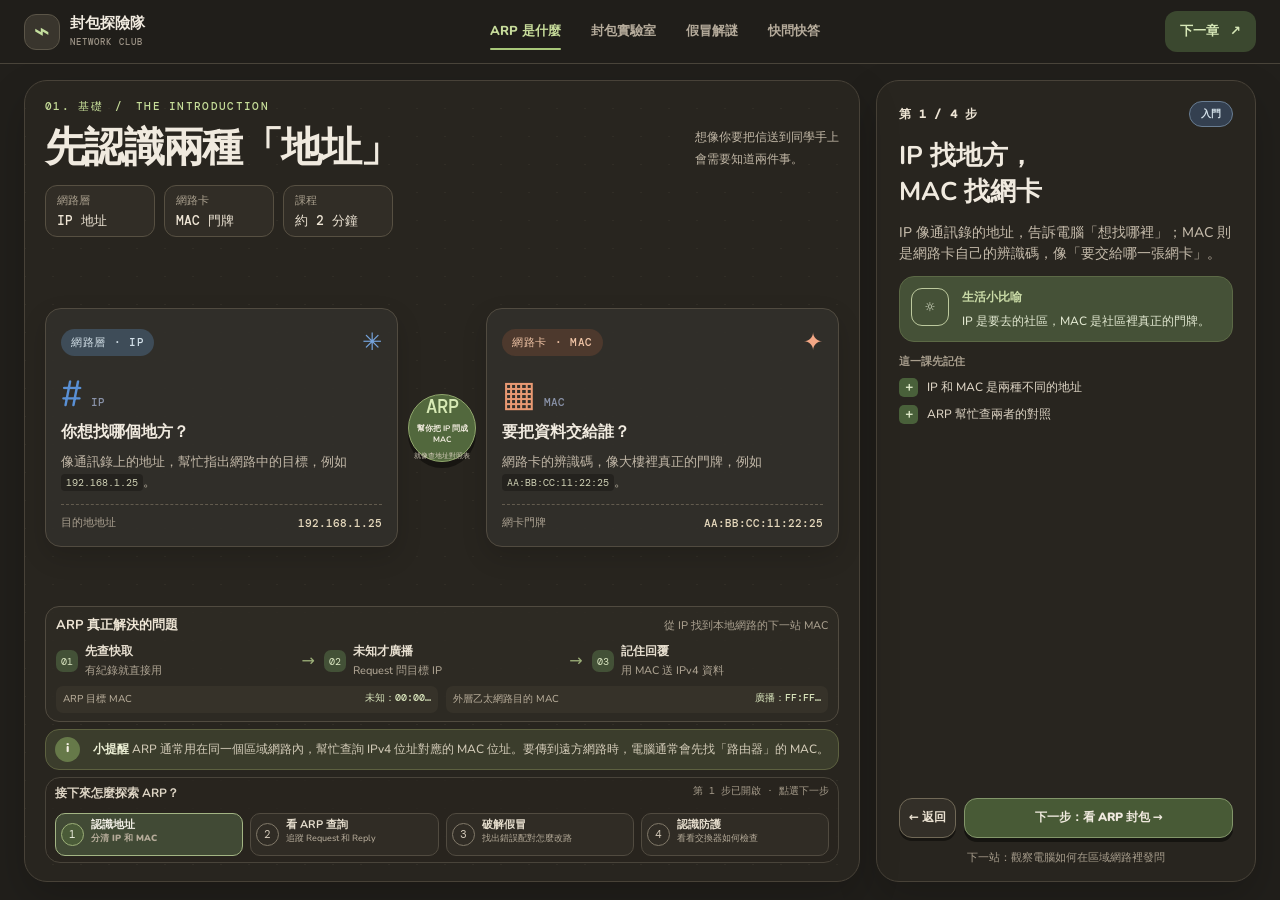
==== commit 6587ee07: "Improve readability and clarify ARP learning route" ====
--- a/arp.html
+++ b/arp.html
@@ -6,7 +6,7 @@
   <meta name="theme-color" content="#211f1b">
   <meta name="description" content="認識 IP 和 MAC 的分工，以及 ARP 如何在本地網路找到對應的網卡地址。">
   <title>ARP 是什麼｜ARP 小小網路探險隊</title>
-  <link rel="stylesheet" href="styles.css?v=7">
+  <link rel="stylesheet" href="styles.css?v=9">
   
 </head>
 <body>
@@ -29,7 +29,7 @@
       </div>
           <div class="resolution-flow" aria-label="ARP 查詢流程重點"><div class="flow-heading"><b>ARP 真正解決的問題</b><span>從 IP 找到本地網路的下一站 MAC</span></div><div class="flow-steps"><div><i>01</i><b>先查快取</b><small>有紀錄就直接用</small></div><span aria-hidden="true">→</span><div><i>02</i><b>未知才廣播</b><small>Request 問目標 IP</small></div><span aria-hidden="true">→</span><div><i>03</i><b>記住回覆</b><small>用 MAC 送 IPv4 資料</small></div></div><div class="layer-difference"><span>ARP 目標 MAC <b>未知：00:00…</b></span><span>外層乙太網路目的 MAC <b>廣播：FF:FF…</b></span></div></div>
             <div class="note-strip"><span class="note-icon">i</span><p><b>小提醒</b> ARP 通常用在同一個區域網路內，幫忙查詢 IPv4 位址對應的 MAC 位址。要傳到遠方網路時，電腦通常會先找「路由器」的 MAC。</p></div>
-          <div class="course-timeline" aria-label="課程進度"><div class="timeline-heading"><b>探險路線</b><span>第 1 步，共 4 步</span></div><ol><li class="current"><i>1</i><span>地址</span></li><li><i>2</i><span>ARP 查詢</span></li><li><i>3</i><span>假冒</span></li><li><i>4</i><span>防護</span></li></ol></div>
+          <nav class="course-timeline" aria-label="四步探險路線"><div class="timeline-heading"><b>接下來怎麼探索 ARP？</b><span>第 1 步已開啟 · 點選下一步</span></div><ol><li class="current"><a href="arp.html#what" aria-current="step"><i>1</i><span><b>認識地址</b><small>分清 IP 和 MAC</small></span></a></li><li><a href="lab.html"><i>2</i><span><b>看 ARP 查詢</b><small>追蹤 Request 和 Reply</small></span></a></li><li><a href="spoof.html#spoof"><i>3</i><span><b>破解假冒</b><small>找出錯誤配對怎麼改路</small></span></a></li><li><a href="spoof.html#defense"><i>4</i><span><b>認識防護</b><small>看看交換器如何檢查</small></span></a></li></ol></nav>
         </div>
         <aside class="lesson-sidebar" aria-label="課程說明">
           <div class="sidebar-step"><b>第 1 / 4 步</b><span class="tip-pill">入門</span></div>
--- a/styles.css
+++ b/styles.css
@@ -138,3 +138,94 @@
 @media (max-width:680px){.topbar nav{grid-column:1/-1;grid-row:2}.nav-cta{grid-column:2;grid-row:1;justify-self:end}}
 @media (min-height:720px) and (max-width:899px){.resolution-flow{display:none}}
 @media (max-height:719px){.resolution-flow{display:none}}
+.quiz-intro{display:flex;flex-direction:column;align-items:flex-end;gap:8px}.quiz-intro p{margin:0}.backend-status{display:inline-flex;align-items:center;min-height:28px;padding:4px 10px;border:1px solid rgba(185,207,142,.35);border-radius:999px;color:#d6e4b3;font:600 11px/1.4 var(--mono);letter-spacing:.01em}.backend-status[data-state="connecting"]{color:#e5c98d;border-color:rgba(229,201,141,.4)}.backend-status[data-state="offline"]{color:#d1a99b;border-color:rgba(209,169,155,.4)}
+
+/* The four lesson stops are real links with a short preview, not just markers. */
+.course-timeline ol{display:grid;grid-template-columns:repeat(4,minmax(0,1fr));gap:7px;margin:9px 0 0;padding:0;list-style:none}
+.course-timeline ol:before{display:none}
+.course-timeline li{display:block;min-width:0;font-size:12px}
+.course-timeline li a{display:grid;grid-template-columns:24px minmax(0,1fr);align-items:center;gap:6px;min-height:42px;padding:5px 6px;border:1px solid #514b40;border-radius:10px;background:#302c25;transition:background .18s,border-color .18s}
+.course-timeline li a:hover,.course-timeline li a:focus-visible{background:#3c4232;border-color:#91a874}
+.course-timeline li i{grid-row:span 2;width:23px;height:23px;font-size:11px}
+.course-timeline li a span{display:grid;gap:2px;min-width:0}
+.course-timeline li a b{font-size:12px;line-height:1.25;color:#e6dece}
+.course-timeline li a small{font-size:10px;line-height:1.3;color:#b5ab99}
+.course-timeline li.current a{border-color:#a3b584;background:#414a35}
+.course-timeline li.current a b{color:#f2f0e7}
+.course-timeline li:not(.current) a i{background:#302c25;color:#d2c8b8}
+
+@media (min-width:900px) and (min-height:720px){
+  .course-canvas .eyebrow{font-size:11px}.concept-stats small{font-size:11px}.concept-stats b{font-size:13px}
+  .course-canvas .address-card .pill{font-size:11px}.course-canvas .address-card h3{font-size:16px}.course-canvas .address-card p{font-size:13px;line-height:1.55}
+  .course-canvas .address-example{font-size:11px}.course-canvas .address-example strong{font-size:11px}
+  .flow-heading{font-size:13px}.flow-heading span{font-size:11px}.flow-steps b{font-size:12px}.flow-steps small{font-size:11px}.flow-steps i{font-size:10px}
+  .layer-difference span{font-size:10px}.layer-difference b{font-size:10px}.course-canvas .note-strip p{font-size:12px;line-height:1.45}
+  .course-timeline{padding:6px 9px}.course-timeline li a{min-height:38px;padding:4px 5px}.course-timeline li a b{font-size:11px}.course-timeline li a small{font-size:9px}
+  .lesson-sidebar .sidebar-step{font-size:12px}.lesson-sidebar>p{font-size:14px;line-height:1.55}.sidebar-tip b{font-size:12px}.sidebar-tip span{font-size:12px;line-height:1.5}.sidebar-change{font-size:12px}.sidebar-actions .button{font-size:12px}.sidebar-hint{font-size:11px}
+  .lab-section .section-heading>p,.step-copy p{font-size:13px}.scenario-button{font-size:11px}.inspector-fields small,.inspector-fields b{font-size:12px}.packet-inspector>p{font-size:12px}.lab-controls .button{font-size:12px}
+  #spoof .section-heading>p,.mystery-copy,.mystery-copy p,.result-box span{font-size:13px}.defense-panel p{font-size:12px}.source-citations a{font-size:11px}
+  .quiz-section .section-heading>p,.quiz-option{font-size:13px}.quiz-progress{font-size:12px}.quiz-level{font-size:11px}.quiz-feedback{font-size:13px}
+}
+
+@media (min-width:900px) and (min-height:720px) and (max-height:799px){
+  .course-canvas{grid-template-rows:auto minmax(0,1fr) auto auto auto}
+  .course-canvas .concept-stats{display:none}
+  .course-canvas .address-grid{max-height:min(32vh,225px)}
+  .course-canvas .address-card{padding:12px 14px}
+  .course-timeline{padding:5px 8px}
+}
+
+/* Portrait phones get readable, naturally scrolling lessons instead of tiny text. */
+@media (min-height:720px) and (max-width:680px){
+  html,body{height:auto;min-height:100%;overflow-x:hidden;overflow-y:auto}
+  body{display:block;min-height:100dvh}
+  .topbar{position:sticky;top:0;height:auto;min-height:82px;padding:8px 14px;z-index:20}
+  .topbar nav{gap:12px;padding:2px 0 4px;font-size:12px;overflow-x:auto;white-space:nowrap}
+  .topbar nav a{font-size:12px}.nav-cta{font-size:12px;padding:8px 10px}.brand{font-size:14px}.brand-mark{width:32px;height:32px;font-size:23px}
+  #main{height:auto;min-height:calc(100dvh - 82px);overflow:visible}
+  .page-switch,.footer{display:flex}
+  .page-switch{margin-block:16px}.footer{gap:12px;flex-wrap:wrap;padding:18px 16px;font-size:13px}
+  .course-lesson-page{width:calc(100% - 24px);height:auto;padding:14px 0}
+  .course-workspace{height:auto;display:flex;flex-direction:column;gap:12px}
+  .course-canvas{display:block;overflow:visible;padding:16px;border-radius:18px}
+  .course-canvas>.section-heading{margin-bottom:14px}.course-canvas .section-heading h2{font-size:27px;line-height:1.2}
+  .course-canvas .section-heading>p{display:block;font-size:14px;line-height:1.5}
+  .concept-stats{display:flex;gap:7px;margin:0 0 12px}.concept-stats span{min-width:0;flex:1;padding:8px}.concept-stats small{font-size:11px}.concept-stats b{font-size:13px}
+  .course-canvas .address-grid{grid-template-columns:minmax(0,1fr) 42px minmax(0,1fr);grid-template-rows:auto;gap:4px;min-height:0;padding-bottom:8px}
+  .course-canvas .address-card{grid-row:1;min-height:205px;padding:13px 11px;border-radius:14px}
+  .course-canvas .ip-card{grid-column:1}.course-canvas .mac-card{grid-column:3}
+  .course-canvas .address-symbol{font-size:29px;margin:12px 0 6px}.course-canvas .address-symbol span{font-size:12px}
+  .course-canvas .address-card h3{font-size:14px;line-height:1.35}.course-canvas .address-card p{font-size:13px;line-height:1.5;overflow-wrap:anywhere}
+  .course-canvas .address-card .pill{font-size:10px;padding:5px 7px}.course-canvas .card-doodle{font-size:15px}
+  .course-canvas .address-example{display:flex;flex-direction:column;align-items:flex-start;gap:2px;margin-top:8px;padding-top:7px;font-size:11px}
+  .course-canvas .address-example strong{font-size:10px;overflow-wrap:anywhere}
+  .course-canvas .arp-bridge{position:relative;left:auto;top:auto;transform:none;align-self:center;grid-column:2;grid-row:1;width:42px;height:42px}
+  .course-canvas .arp-bridge span{font-size:13px}.course-canvas .arp-bridge b{display:none}.course-canvas .arp-bridge small{display:none}
+  .resolution-flow{display:block;padding:12px;margin-top:8px}.flow-heading{display:block;font-size:14px}.flow-heading span{display:block;margin-top:3px;font-size:12px}
+  .flow-steps{grid-template-columns:1fr;gap:8px;margin-top:10px}.flow-steps div{grid-template-columns:27px 1fr;padding:7px 8px;border-radius:9px;background:#363229}.flow-steps div>b{font-size:13px}.flow-steps small{font-size:12px}.flow-steps i{width:23px;height:23px;font-size:11px}.flow-steps>span{display:none}
+  .layer-difference{display:grid;grid-template-columns:1fr;gap:6px;margin-top:9px}.layer-difference span{font-size:12px}.layer-difference b{font-size:11px}
+  .course-canvas .note-strip{margin-top:10px;padding:9px 11px}.course-canvas .note-strip p{font-size:13px;line-height:1.55}
+  .course-timeline{margin-top:10px;padding:12px}.timeline-heading{font-size:14px;gap:5px}.timeline-heading span{font-size:11px;text-align:right}
+  .course-timeline ol{grid-template-columns:1fr 1fr;gap:7px;margin-top:9px}.course-timeline li a{grid-template-columns:27px minmax(0,1fr);min-height:52px;padding:7px}
+  .course-timeline li i{width:25px;height:25px;font-size:12px}.course-timeline li a b{font-size:12px}.course-timeline li a small{font-size:10px}
+  .lesson-sidebar{min-height:0;display:grid;grid-template-columns:1fr;gap:10px;padding:14px;border-radius:16px}
+  .sidebar-step{font-size:13px}.lesson-sidebar h3{font-size:21px}.lesson-sidebar>p{font-size:14px;line-height:1.6}.sidebar-tip{padding:10px;gap:9px}.sidebar-tip-icon{flex-basis:32px;height:32px;font-size:15px}.sidebar-tip b,.sidebar-tip span{font-size:13px;line-height:1.5}.sidebar-change{display:grid;gap:7px;font-size:13px}.sidebar-change>b{font-size:13px}.sidebar-change i{width:20px;height:20px}.sidebar-actions{gap:8px;padding-top:4px}.sidebar-actions .button{padding:9px;font-size:12px}.sidebar-hint{font-size:11px}
+  .lab-section{height:auto}.lab-section .section-pad{height:auto;min-height:0;width:calc(100% - 24px);padding:18px 0;display:flex;flex-direction:column;gap:10px}
+  .lab-section .section-heading{margin:0}.lab-section .section-heading h2{font-size:27px;margin:4px 0}.lab-section .section-heading>p{display:block;font-size:14px}.lab-toolbar{margin:0}.scenario-switch{flex-wrap:wrap;gap:5px;padding:5px}.scenario-button{font-size:12px;padding:7px 9px}
+  .lab-frame{height:auto;min-height:0;grid-template-columns:1fr;grid-template-rows:290px auto;gap:10px;padding:9px}
+  .topology{height:290px;min-height:290px}.device{width:86px;min-height:78px;padding:6px 4px}.device-avatar{width:30px;height:30px;font-size:14px}.device b{font-size:11px}.device>span,.device code{font-size:9px}
+  .device-you,.device-switch,.device-target{top:calc(42% - 38px)}.device-you{left:3%}.device-target{right:3%}.device-switch{left:calc(50% - 43px)}
+  .device-rogue{left:auto;right:4%;bottom:7px;opacity:.75;transform:scale(.9)}.arp-cache{left:8px;bottom:8px;width:48%;padding:8px}.arp-cache b{font-size:10px}.arp-cache span,.arp-cache code,.arp-cache p,.arp-cache strong{font-size:9px}
+  .topology-label{font-size:9px}.network-cloud{font-size:8px}.lab-lesson-panel{display:flex;flex-direction:column;gap:9px;overflow:visible;padding:5px}
+  .lesson-panel-top{font-size:12px}.step-copy h3{font-size:20px}.step-copy p{font-size:14px;line-height:1.55}.packet-inspector{min-height:0;padding:10px}.inspector-title{font-size:12px}.inspector-title small{font-size:10px}.inspector-fields{gap:6px 10px;margin:8px 0;padding:7px 0}.inspector-fields small{font-size:11px}.inspector-fields b{font-size:12px}.packet-inspector>p{display:block;font-size:12px}
+  .lab-learning{display:grid;font-size:12px}.lab-learning>b{font-size:12px}.lab-controls{display:flex;flex-direction:column;gap:8px}.lab-controls .button{padding:9px;font-size:12px}.lab-controls>.button-mint{min-height:40px}.lab-footnote{display:block;font-size:12px}
+  #spoof.section-pad{height:auto;padding:18px 0;display:block}.section-wrap#spoof{width:calc(100% - 24px)}#spoof .section-heading{margin:0 0 12px}#spoof .section-heading h2{font-size:27px;margin:4px 0}#spoof .section-heading>p{display:block;font-size:14px}
+  .mystery-grid{height:auto;min-height:0;display:grid;grid-template-columns:1fr;gap:14px}.mystery-visual{height:320px;min-height:320px}.mystery-card{width:min(86%,320px);height:274px}
+  .mini-computer{left:13%;width:58px;height:58px}.mini-gate{right:13%;width:75px;height:46px;font-size:12px}
+  .mystery-copy{font-size:15px}.mystery-copy h3{font-size:21px;margin:9px 0}.mystery-copy p{font-size:15px;line-height:1.65}.mystery-copy .pill{font-size:11px}
+  .result-box{padding:11px;gap:9px}.result-box span{font-size:14px;line-height:1.55}.result-box b{font-size:14px}.result-icon{font-size:20px}.remember-chip{font-size:12px;padding:8px 10px}
+  .defense-panel{margin-top:12px;padding:12px;gap:10px}.defense-icon{flex-basis:34px;height:34px;font-size:16px}.defense-panel .eyebrow{font-size:10px}.defense-panel h3{font-size:16px;margin:4px 0}.defense-panel p{font-size:13px;line-height:1.6}.source-citations{gap:8px 12px;margin-top:8px}.source-citations a{font-size:10px}
+  .quiz-section{height:auto}.quiz-section .section-wrap.section-pad{height:auto;min-height:0;width:calc(100% - 24px);padding:20px 0;display:block}.quiz-section .section-heading{margin:0 0 12px}.quiz-section .section-heading h2{font-size:27px;margin:4px 0}.quiz-section .section-heading>p{display:block;font-size:14px}
+  .quiz-card{width:100%;max-height:none;overflow:visible;padding:14px}.quiz-progress{font-size:12px}.quiz-card h3{font-size:17px;line-height:1.5;margin:10px 0}.quiz-level{font-size:11px;margin-top:5px}.quiz-option{padding:10px;font-size:14px}.quiz-options{gap:7px}.quiz-feedback{font-size:13px;line-height:1.55;padding:9px;margin-top:8px}.quiz-next{font-size:13px;padding:9px;margin-top:8px}.quiz-dots{grid-template-columns:repeat(5,7px);gap:4px}.quiz-dots i{width:7px;height:7px}
+  .quiz-intro{align-items:flex-start;gap:5px}.quiz-intro p{display:block!important;font-size:13px}.backend-status{font-size:10px}
+}
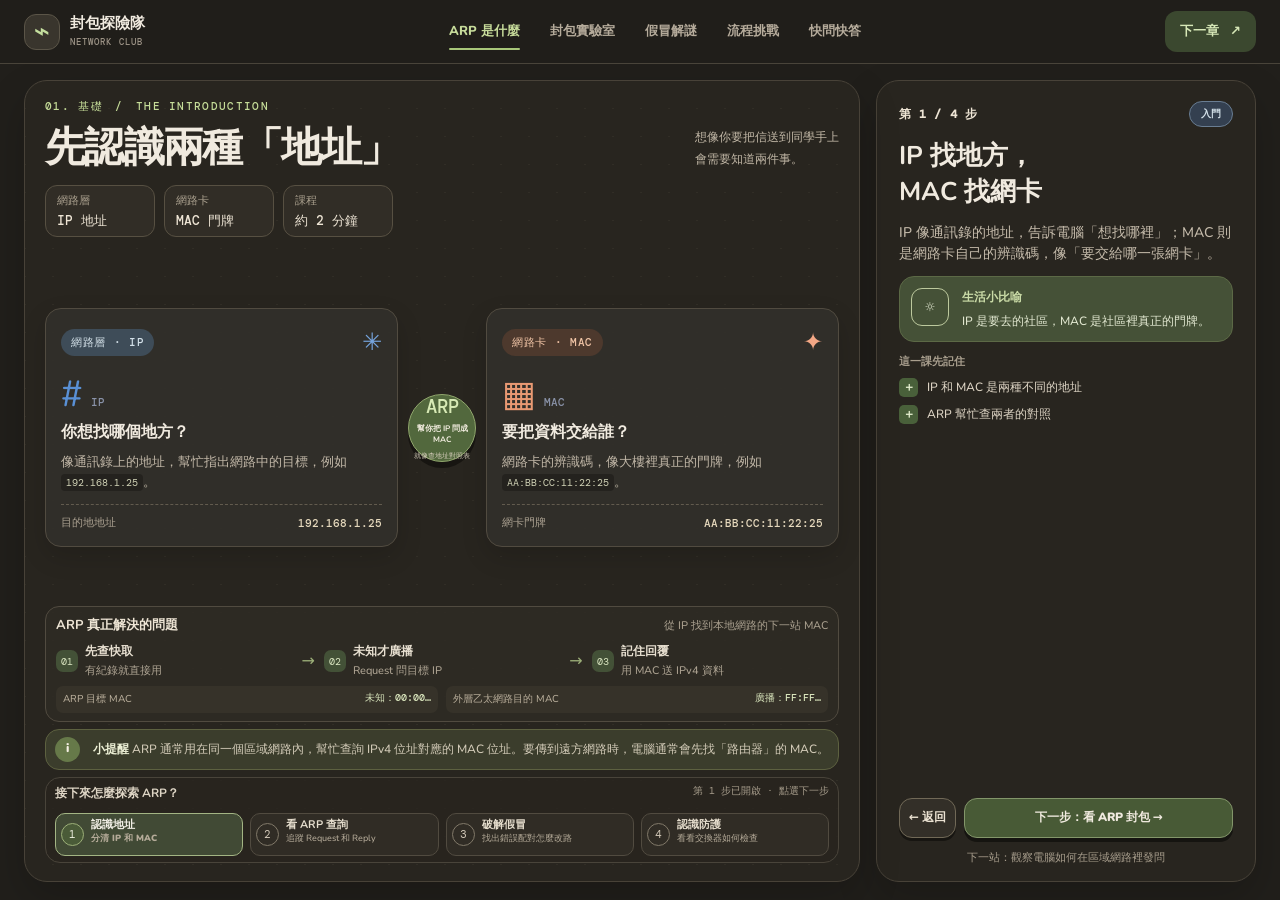
==== commit f885fe91: "Add drag-and-drop ARP flow quiz" ====
--- a/arp.html
+++ b/arp.html
@@ -6,14 +6,14 @@
   <meta name="theme-color" content="#211f1b">
   <meta name="description" content="認識 IP 和 MAC 的分工，以及 ARP 如何在本地網路找到對應的網卡地址。">
   <title>ARP 是什麼｜ARP 小小網路探險隊</title>
-  <link rel="stylesheet" href="styles.css?v=9">
+  <link rel="stylesheet" href="styles.css?v=10">
   
 </head>
 <body>
   <a class="skip-link" href="#main">跳到主要內容</a>
   <header class="topbar">
     <a class="brand" href="index.html" aria-label="ARP 小小網路探險隊首頁"><span class="brand-mark" aria-hidden="true">⌁</span><span>封包探險隊 <small>NETWORK CLUB</small></span></a>
-    <nav aria-label="主要導覽"><a href="arp.html" aria-current="page">ARP 是什麼</a><a href="lab.html">封包實驗室</a><a href="spoof.html">假冒解謎</a><a href="quiz.html">快問快答</a></nav>
+    <nav aria-label="主要導覽"><a href="arp.html" aria-current="page">ARP 是什麼</a><a href="lab.html">封包實驗室</a><a href="spoof.html">假冒解謎</a><a href="flow-quiz.html">流程挑戰</a><a href="quiz.html">快問快答</a></nav>
     <a class="nav-cta" href="lab.html">下一章 <span aria-hidden="true">↗</span></a>
   </header>
   <main id="main">
@@ -45,7 +45,7 @@
     
     <nav class="page-switch section-wrap" aria-label="章節切換">
       <a class="page-switch-link" href="index.html"><small>上一頁</small><b>← 首頁</b></a>
-      <span class="page-switch-count">01 / 04</span>
+      <span class="page-switch-count">01 / 05</span>
       <a class="page-switch-link page-switch-next" href="lab.html"><small>下一頁</small><b>封包實驗室 →</b></a>
     </nav>
   </main>
--- a/styles.css
+++ b/styles.css
@@ -229,3 +229,79 @@
   .quiz-card{width:100%;max-height:none;overflow:visible;padding:14px}.quiz-progress{font-size:12px}.quiz-card h3{font-size:17px;line-height:1.5;margin:10px 0}.quiz-level{font-size:11px;margin-top:5px}.quiz-option{padding:10px;font-size:14px}.quiz-options{gap:7px}.quiz-feedback{font-size:13px;line-height:1.55;padding:9px;margin-top:8px}.quiz-next{font-size:13px;padding:9px;margin-top:8px}.quiz-dots{grid-template-columns:repeat(5,7px);gap:4px}.quiz-dots i{width:7px;height:7px}
   .quiz-intro{align-items:flex-start;gap:5px}.quiz-intro p{display:block!important;font-size:13px}.backend-status{font-size:10px}
 }
+
+/* Drag-and-drop ARP routing challenge */
+.flow-quiz-section{padding-top:24px;padding-bottom:22px}
+.flow-quiz-section>.section-heading{margin-bottom:12px}
+.flow-quiz-section>.section-heading h2{font-size:clamp(27px,3vw,38px)}
+.flow-quiz-section>.section-heading>p{font-size:15px;line-height:1.5}
+.flow-quiz-card{display:flex;flex-direction:column;gap:11px;min-height:0;padding:15px;border:1px solid #4d473d;border-radius:20px;background:linear-gradient(145deg,#28251f,#211f1b);box-shadow:0 14px 36px rgba(0,0,0,.2)}
+.flow-quiz-toolbar{display:flex;align-items:center;justify-content:space-between;gap:12px}
+.flow-scenarios{display:flex;gap:7px;flex-wrap:wrap}
+.flow-scenario{min-height:40px;padding:8px 13px;border:1px solid #5b5448;border-radius:999px;background:#302c25;color:#cfc5b4;font-size:14px;font-weight:800;cursor:pointer}
+.flow-scenario:hover,.flow-scenario:focus-visible{border-color:#a4b584;color:#f4efdf}
+.flow-scenario.is-active{border-color:#9bab76;background:#414a35;color:#f1f1e6}
+.flow-progress{padding:6px 10px;border:1px solid #5b5448;border-radius:999px;color:#cfc5b4;font-size:13px;white-space:nowrap}
+.flow-progress[data-done="true"]{border-color:#91a874;color:#dce8c3}
+.flow-question{display:grid;grid-template-columns:auto 1fr;align-items:center;column-gap:12px;row-gap:3px;padding:10px 12px;border:1px solid #484238;border-radius:13px;background:#2e2a24}
+.flow-tag{grid-row:span 2;align-self:start;padding:6px 9px;border-radius:999px;background:#414a35;color:#dce8c3;font:700 11px/1.2 var(--mono);white-space:nowrap}
+.flow-question h3{margin:0;color:#eee6d7;font-size:19px;line-height:1.35}
+.flow-question p{margin:0;color:#beb4a2;font-size:14px;line-height:1.45}
+.flow-board{display:grid;grid-template-rows:minmax(0,1fr) auto;gap:9px;min-height:0}
+.flow-board-title{display:flex;align-items:baseline;justify-content:space-between;gap:12px;margin-bottom:6px;color:#e6dece;font-size:14px}
+.flow-board-title span{color:#b8ad9a;font-size:12px}
+.flow-slots{display:grid;grid-template-columns:repeat(2,minmax(0,1fr));grid-auto-rows:minmax(55px,1fr);gap:7px;min-height:0}
+.flow-slots[data-route="remote"]{grid-template-columns:repeat(3,minmax(0,1fr));grid-auto-rows:minmax(55px,1fr)}
+.flow-slot{display:flex;align-items:center;gap:9px;min-width:0;padding:7px 9px;border:1px dashed #716858;border-radius:12px;background:rgba(55,50,42,.64);color:#ded5c5;cursor:pointer;transition:border-color .15s,background .15s,transform .15s}
+.flow-slot:focus-visible,.flow-slot.is-drop-target{outline:2px solid #9caf78;outline-offset:1px;border-color:#b5c994;background:#3c4232}
+.flow-slot-number{flex:0 0 27px;display:grid;place-items:center;width:27px;height:27px;border-radius:8px;background:#435137;color:#e2e9d1;font:700 12px/1 var(--mono)}
+.flow-slot-placeholder{color:#a79d8c;font-size:13px}
+.flow-slot.has-block{border-style:solid;border-color:#554e42;background:#302c25}
+.flow-block{display:flex;align-items:flex-start;gap:8px;width:100%;min-width:0;padding:8px 10px;border:1px solid #625a4d;border-radius:10px;background:#38332b;color:#eee6d7;text-align:left;font-size:14px;line-height:1.35;cursor:grab;touch-action:manipulation}
+.flow-block:hover{border-color:#a0b47b;background:#3b4032}
+.flow-block:active{cursor:grabbing}
+.flow-block.is-selected{border-color:#c5d6a2;background:#414a35;box-shadow:0 0 0 2px rgba(160,180,123,.23)}
+.flow-block.is-dragging{opacity:.45}
+.flow-block-grip{flex:0 0 auto;color:#c8b99f;font-size:15px;line-height:1}
+.flow-bank-wrap{min-height:0}
+.flow-bank{display:grid;grid-template-columns:repeat(2,minmax(0,1fr));gap:7px}
+.flow-slots[data-route="remote"]+.flow-bank-wrap .flow-bank{grid-template-columns:repeat(3,minmax(0,1fr))}
+.flow-bank .flow-block{min-height:48px}
+.flow-controls{display:flex;align-items:center;justify-content:flex-end;gap:8px;flex-wrap:wrap}
+.flow-controls .button{min-height:40px;padding:8px 13px;font-size:14px}
+.flow-feedback{min-height:24px;margin:0;color:#ddd3c2;font-size:14px;line-height:1.5}
+.flow-feedback[data-state="wrong"],.flow-feedback[data-state="hint"]{color:#ecc08d}
+.flow-feedback[data-state="correct"]{color:#d6e4b3;font-weight:800}
+.flow-insight{padding:10px 12px;border-left:3px solid #91a874;border-radius:0 10px 10px 0;background:#343b2c;color:#d7ddc8;font-size:14px;line-height:1.5}
+.flow-insight b{color:#f0eadf}
+.flow-sources{display:flex;align-items:center;gap:12px;flex-wrap:wrap;margin-top:8px;color:#aaa08f;font-size:12px}
+.flow-sources a{color:#d1dfaF;text-decoration:underline;text-underline-offset:3px}
+.flow-sources a:hover{color:#fff}
+body.flow-quiz-page{background-color:#211f1b}
+@media (min-width:900px) and (min-height:720px){
+  .flow-quiz-section.section-pad{height:100%;width:min(1320px,calc(100% - 48px));padding:15px 0 10px;display:grid;grid-template-rows:auto minmax(0,1fr) auto;gap:4px;min-height:0}
+  .flow-quiz-section>.section-heading{margin:0}.flow-quiz-section>.section-heading h2{font-size:32px;margin:4px 0}.flow-quiz-section>.section-heading>p{font-size:14px}
+  .flow-quiz-card{gap:7px;padding:10px 12px}.flow-quiz-toolbar{min-height:36px}.flow-scenario{min-height:34px;padding:6px 11px;font-size:13px}.flow-progress{font-size:12px}
+  .flow-question{padding:7px 10px}.flow-question h3{font-size:17px}.flow-question p{font-size:13px}.flow-tag{font-size:10px}
+  .flow-board{gap:6px}.flow-board-title{margin-bottom:4px;font-size:13px}.flow-board-title span{font-size:11px}
+  .flow-slots,.flow-slots[data-route="remote"]{grid-auto-rows:minmax(46px,1fr);gap:5px}.flow-slot{padding:5px 7px;gap:6px;border-radius:9px}.flow-slot-number{flex-basis:23px;width:23px;height:23px;font-size:10px}
+  .flow-block{padding:6px 7px;font-size:12px;line-height:1.3}.flow-bank{gap:5px}.flow-bank .flow-block{min-height:38px}
+  .flow-controls .button{min-height:34px;padding:6px 10px;font-size:12px}.flow-feedback{min-height:20px;font-size:12px}.flow-insight{padding:7px 10px;font-size:12px}.flow-sources{font-size:11px;margin:0}
+}
+@media (max-width:1000px){.topbar nav{gap:12px;font-size:12px}}
+@media (min-height:720px) and (max-width:680px){
+  .flow-quiz-section.section-pad{height:auto;min-height:0;width:calc(100% - 24px);padding:20px 0;display:block}
+  .flow-quiz-section>.section-heading{margin:0 0 12px}.flow-quiz-section>.section-heading h2{font-size:27px}.flow-quiz-section>.section-heading>p{font-size:14px}
+  .flow-quiz-card{gap:12px;padding:12px;border-radius:16px}.flow-quiz-toolbar{align-items:flex-start;flex-direction:column;gap:8px}.flow-scenario{font-size:13px}.flow-progress{font-size:12px}
+  .flow-question{grid-template-columns:1fr;gap:6px}.flow-tag{grid-row:auto;justify-self:start}.flow-question h3{font-size:18px}.flow-question p{font-size:14px}
+  .flow-slots,.flow-slots[data-route="remote"]{grid-template-columns:1fr;grid-auto-rows:auto}.flow-slot{min-height:65px}.flow-block{font-size:14px;padding:10px}.flow-bank,.flow-slots[data-route="remote"]+.flow-bank-wrap .flow-bank{grid-template-columns:1fr}
+  .flow-controls{justify-content:stretch}.flow-controls .button{flex:1 1 30%;font-size:13px;padding:8px 6px}.flow-feedback,.flow-insight{font-size:14px}
+}
+@media (max-height:719px){
+  body.flow-quiz-page{height:auto;min-height:100%;overflow-x:hidden;overflow-y:auto;display:block}
+  body.flow-quiz-page #main{height:auto;min-height:calc(100dvh - 64px);overflow:visible}
+  body.flow-quiz-page .topbar{position:sticky;top:0}
+  body.flow-quiz-page .page-switch,body.flow-quiz-page .footer{display:flex}
+  .flow-quiz-section.section-pad{height:auto;min-height:0;padding:14px 0;display:block}
+  .flow-quiz-card{min-height:560px}
+}
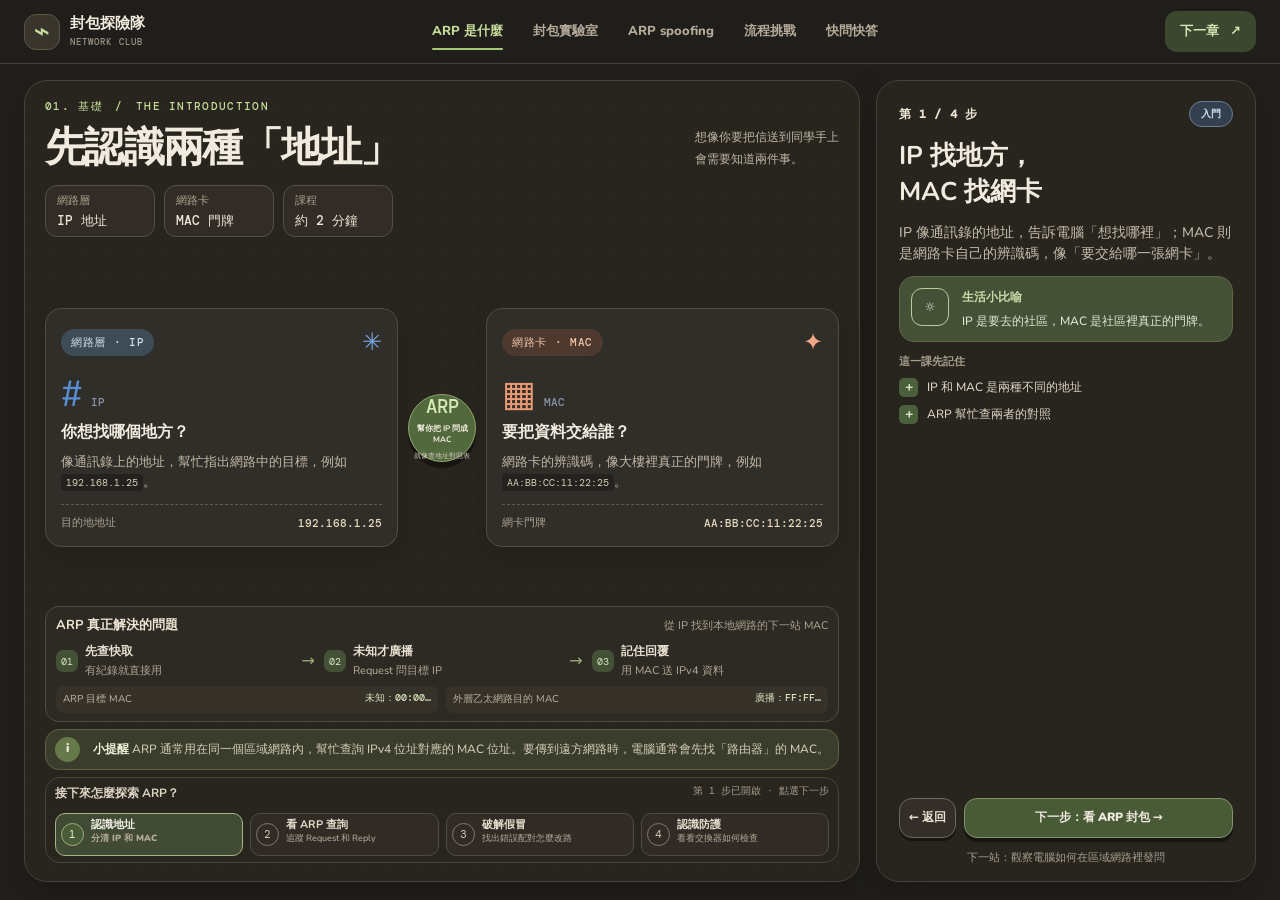
==== commit 23f19d8d: "Build interactive ARP spoofing lesson" ====
--- a/arp.html
+++ b/arp.html
@@ -6,14 +6,14 @@
   <meta name="theme-color" content="#211f1b">
   <meta name="description" content="認識 IP 和 MAC 的分工，以及 ARP 如何在本地網路找到對應的網卡地址。">
   <title>ARP 是什麼｜ARP 小小網路探險隊</title>
-  <link rel="stylesheet" href="styles.css?v=10">
+  <link rel="stylesheet" href="styles.css?v=11">
   
 </head>
 <body>
   <a class="skip-link" href="#main">跳到主要內容</a>
   <header class="topbar">
     <a class="brand" href="index.html" aria-label="ARP 小小網路探險隊首頁"><span class="brand-mark" aria-hidden="true">⌁</span><span>封包探險隊 <small>NETWORK CLUB</small></span></a>
-    <nav aria-label="主要導覽"><a href="arp.html" aria-current="page">ARP 是什麼</a><a href="lab.html">封包實驗室</a><a href="spoof.html">假冒解謎</a><a href="flow-quiz.html">流程挑戰</a><a href="quiz.html">快問快答</a></nav>
+    <nav aria-label="主要導覽"><a href="arp.html" aria-current="page">ARP 是什麼</a><a href="lab.html">封包實驗室</a><a href="spoof.html">ARP spoofing</a><a href="flow-quiz.html">流程挑戰</a><a href="quiz.html">快問快答</a></nav>
     <a class="nav-cta" href="lab.html">下一章 <span aria-hidden="true">↗</span></a>
   </header>
   <main id="main">
@@ -29,7 +29,7 @@
       </div>
           <div class="resolution-flow" aria-label="ARP 查詢流程重點"><div class="flow-heading"><b>ARP 真正解決的問題</b><span>從 IP 找到本地網路的下一站 MAC</span></div><div class="flow-steps"><div><i>01</i><b>先查快取</b><small>有紀錄就直接用</small></div><span aria-hidden="true">→</span><div><i>02</i><b>未知才廣播</b><small>Request 問目標 IP</small></div><span aria-hidden="true">→</span><div><i>03</i><b>記住回覆</b><small>用 MAC 送 IPv4 資料</small></div></div><div class="layer-difference"><span>ARP 目標 MAC <b>未知：00:00…</b></span><span>外層乙太網路目的 MAC <b>廣播：FF:FF…</b></span></div></div>
             <div class="note-strip"><span class="note-icon">i</span><p><b>小提醒</b> ARP 通常用在同一個區域網路內，幫忙查詢 IPv4 位址對應的 MAC 位址。要傳到遠方網路時，電腦通常會先找「路由器」的 MAC。</p></div>
-          <nav class="course-timeline" aria-label="四步探險路線"><div class="timeline-heading"><b>接下來怎麼探索 ARP？</b><span>第 1 步已開啟 · 點選下一步</span></div><ol><li class="current"><a href="arp.html#what" aria-current="step"><i>1</i><span><b>認識地址</b><small>分清 IP 和 MAC</small></span></a></li><li><a href="lab.html"><i>2</i><span><b>看 ARP 查詢</b><small>追蹤 Request 和 Reply</small></span></a></li><li><a href="spoof.html#spoof"><i>3</i><span><b>破解假冒</b><small>找出錯誤配對怎麼改路</small></span></a></li><li><a href="spoof.html#defense"><i>4</i><span><b>認識防護</b><small>看看交換器如何檢查</small></span></a></li></ol></nav>
+          <nav class="course-timeline" aria-label="四步探險路線"><div class="timeline-heading"><b>接下來怎麼探索 ARP？</b><span>第 1 步已開啟 · 點選下一步</span></div><ol><li class="current"><a href="arp.html#what" aria-current="step"><i>1</i><span><b>認識地址</b><small>分清 IP 和 MAC</small></span></a></li><li><a href="lab.html"><i>2</i><span><b>看 ARP 查詢</b><small>追蹤 Request 和 Reply</small></span></a></li><li><a href="spoof.html#spoof"><i>3</i><span><b>破解假冒</b><small>找出錯誤配對怎麼改路</small></span></a></li><li><a href="spoof.html#panel-defense"><i>4</i><span><b>認識防護</b><small>看看交換器如何檢查</small></span></a></li></ol></nav>
         </div>
         <aside class="lesson-sidebar" aria-label="課程說明">
           <div class="sidebar-step"><b>第 1 / 4 步</b><span class="tip-pill">入門</span></div>
--- a/styles.css
+++ b/styles.css
@@ -138,6 +138,92 @@
 @media (max-width:680px){.topbar nav{grid-column:1/-1;grid-row:2}.nav-cta{grid-column:2;grid-row:1;justify-self:end}}
 @media (min-height:720px) and (max-width:899px){.resolution-flow{display:none}}
 @media (max-height:719px){.resolution-flow{display:none}}
+
+/* Dedicated ARP spoofing field guide with an interactive, non-network simulation. */
+body.spoof-learning-page{background:#211f1b;color:#eee7da}
+body.spoof-learning-page #main{flex:1;min-height:0;height:auto;overflow:hidden}
+.spoof-learning{height:100%;width:min(1400px,calc(100% - 48px));padding:15px 0 10px;display:grid;grid-template-rows:auto minmax(0,1fr) auto;gap:10px}
+.spoof-heading{display:flex;justify-content:space-between;align-items:end;gap:20px}
+.spoof-heading .eyebrow{color:#b8ad99;font-size:11px}
+.spoof-heading .eyebrow-number{color:#bed392}
+.spoof-heading h1{font-size:clamp(27px,3vw,39px);line-height:1.15;letter-spacing:-.035em;margin:6px 0 0;color:#f4eddf}
+.spoof-heading h1 span{color:#c5d79b}
+.spoof-heading>p{margin:0 0 2px;color:#bbb09d;font-size:14px;line-height:1.55}
+.spoof-workspace{min-height:0;display:grid;grid-template-columns:minmax(0,1.03fr) minmax(410px,.97fr);gap:12px}
+.spoof-simulator,.spoof-lesson-panel{min-width:0;min-height:0;border:1px solid #484238;border-radius:19px;background:linear-gradient(150deg,#2b2822,#211f1b);box-shadow:0 12px 30px rgba(0,0,0,.17)}
+.spoof-simulator{padding:15px;display:grid;grid-template-rows:auto minmax(210px,1fr) auto auto auto;gap:10px}
+.spoof-sim-top{display:flex;align-items:center;justify-content:space-between;gap:12px}
+.spoof-kicker,.spoof-panel-label{font:700 10px/1.4 var(--mono);letter-spacing:.1em;color:#c1ce9d}
+.spoof-sim-top h2{font-size:19px;line-height:1.2;margin:4px 0 0;color:#f1e8d8}
+.spoof-live{display:flex;align-items:center;gap:7px;white-space:nowrap;border:1px solid #605744;border-radius:30px;padding:5px 9px;color:#d0c6b5;font-size:11px}
+.spoof-live i,.spoof-panel-footer>span i{width:7px;height:7px;border-radius:50%;background:#b8d381;box-shadow:0 0 0 3px #b8d38125}
+.spoof-network{position:relative;min-height:210px;overflow:hidden;border:1px solid #494236;border-radius:15px;background-color:#24221e;background-image:linear-gradient(#ffffff08 1px,transparent 1px),linear-gradient(90deg,#ffffff08 1px,transparent 1px);background-size:25px 25px}
+.spoof-wire{position:absolute;left:17%;right:17%;top:43%;height:2px;background:#7c725f;z-index:0}
+.spoof-wire-b{left:51%;right:auto;top:43%;width:2px;height:35%;background:#7c725f}
+.spoof-device{position:absolute;z-index:1;top:calc(43% - 44px);width:112px;min-height:90px;padding:8px 5px;display:flex;align-items:center;flex-direction:column;justify-content:center;border:1px solid #5a5348;border-radius:13px;background:#302d27;text-align:center;transition:transform .25s,border-color .25s,background .25s}
+.spoof-device-icon{width:30px;height:30px;display:grid;place-items:center;margin-bottom:5px;border:1px solid #8b8068;border-radius:9px;background:#413d33;color:#eee5d5;font-size:15px;font-weight:900}
+.spoof-device b{font-size:11px;color:#f1e9dc;line-height:1.2}.spoof-device small{font:10px/1.35 var(--mono);color:#b8ad99;margin-top:3px}
+.spoof-victim{left:4%}.spoof-switch{left:calc(50% - 56px);top:calc(43% - 44px)}.spoof-friend{right:4%}.spoof-intruder{left:calc(50% - 56px);top:auto;bottom:5%;border-color:#655348;opacity:.73}
+.spoof-switch .spoof-device-icon{background:#394034;color:#c7d59e}.spoof-intruder .spoof-device-icon{background:#49352f;color:#edb59a}
+.spoof-message{position:absolute;z-index:2;left:22%;top:21%;padding:5px 9px;border:1px solid #8d9b6c;border-radius:9px;background:#3f4933;color:#e7efcf;font-size:10px;font-weight:900;opacity:0;transform:translateY(5px);transition:opacity .2s,transform .2s}
+.spoof-cache{position:absolute;z-index:3;left:10px;bottom:10px;width:min(270px,52%);padding:9px 11px;border:1px solid #5c5548;border-radius:12px;background:#302d27;box-shadow:0 6px 18px #0004}
+.spoof-cache>div{display:flex;justify-content:space-between;gap:6px;align-items:center}.spoof-cache b{font-size:11px;color:#eee6d8}.spoof-cache span{font-size:9px;color:#c8d99d}.spoof-cache p{display:flex;align-items:center;justify-content:space-between;gap:6px;margin:5px 0 0;padding-top:5px;border-top:1px solid #514b40}.spoof-cache code,.spoof-cache strong{font:10px var(--mono);color:#ddd3c1}.spoof-cache strong{color:#c7d69c}
+.spoof-network[data-mode="spoofed"] .spoof-intruder{opacity:1;border-color:#d38d6b;background:#49332c;transform:translateY(-3px)}
+.spoof-network[data-mode="spoofed"] .spoof-cache{border-color:#cf8b6b}.spoof-network[data-mode="spoofed"] .spoof-cache strong{color:#f2b493}
+.spoof-network[data-mode="spoofed"] .spoof-message{left:54%;top:73%;background:#4a332c;border-color:#ce8d6e;color:#ffe0cd;opacity:1;transform:translateY(0)}
+.spoof-network.spoof-animate .spoof-message{animation:spoof-pulse .7s ease-out}
+@keyframes spoof-pulse{0%{opacity:.2;transform:translateY(5px) scale(.9)}50%{transform:translateY(-2px) scale(1.05)}100%{opacity:1;transform:translateY(0) scale(1)}}
+.spoof-mode-switch{display:grid;grid-template-columns:1fr 1fr;gap:8px}
+.spoof-mode-button{min-height:38px;border:1px solid #61594a;border-radius:10px;background:#302d27;color:#d7cebd;font-size:12px;font-weight:800;cursor:pointer}
+.spoof-mode-button.is-active{border-color:#b8c991;background:#414933;color:#f1f1df}.spoof-mode-button[data-mode="spoofed"].is-active{border-color:#d19473;background:#49372f;color:#ffe0cd}
+.spoof-outcome{display:flex;align-items:flex-start;gap:9px;padding:9px 11px;border:1px solid #556044;border-radius:12px;background:#353c2c;color:#dbdfc9}
+.spoof-outcome>span{flex:0 0 22px;width:22px;height:22px;display:grid;place-items:center;border-radius:7px;background:#4b5839;color:#dbe9bb;font-size:13px}
+.spoof-outcome p{margin:0;font-size:12px;line-height:1.45}.spoof-outcome b{display:block;color:#f0ebdc;font-size:13px}
+.spoof-network[data-mode="spoofed"]+.spoof-mode-switch+.spoof-outcome{border-color:#765748;background:#3d302a}.spoof-network[data-mode="spoofed"]+.spoof-mode-switch+.spoof-outcome>span{background:#684737;color:#ffcfad}
+.spoof-sim-note{margin:0;color:#9f9687;font-size:10px;line-height:1.4}
+.spoof-lesson-panel{padding:13px 15px;display:flex;flex-direction:column;overflow:hidden}
+.spoof-tabs{display:grid;grid-template-columns:repeat(3,1fr);gap:5px;padding:4px;border:1px solid #4a443a;border-radius:12px;background:#211f1b}
+.spoof-tab{min-height:36px;border:0;border-radius:8px;background:transparent;color:#bfb5a4;font-size:12px;font-weight:800;cursor:pointer}.spoof-tab.is-active{background:#4a513a;color:#f1efdf;box-shadow:0 2px 7px #0003}
+.spoof-tab-panel{min-height:0;flex:1;padding:14px 4px 6px;overflow:auto;scrollbar-color:#655e50 transparent;scrollbar-width:thin}
+.spoof-tab-panel[hidden]{display:none}
+.spoof-tab-panel h2{margin:5px 0 8px;color:#f4eddf;font-size:clamp(19px,1.8vw,24px);line-height:1.25;letter-spacing:-.02em}
+.spoof-tab-panel>p{margin:0;color:#c7beae;font-size:13px;line-height:1.65}
+.spoof-tab-panel>p strong{color:#ead6b7}
+.spoof-panel-label{font-size:9px;color:#b4aa95}
+.spoof-analogy{display:flex;gap:10px;margin-top:12px;padding:11px;border:1px solid #544b3d;border-radius:12px;background:#302c25}
+.spoof-analogy>span{flex:0 0 30px;width:30px;height:30px;display:grid;place-items:center;border-radius:9px;background:#4a4336;font-size:17px}
+.spoof-analogy b,.spoof-defense>b,.spoof-check>b{font-size:12px;color:#e9dfcf}.spoof-analogy p{margin:3px 0 0;color:#c1b7a6;font-size:11px;line-height:1.5}
+.spoof-key-fact{display:flex;justify-content:space-between;align-items:center;gap:8px;margin-top:10px;padding:9px 11px;border-left:3px solid #c2d49a;border-radius:0 9px 9px 0;background:#39402f}
+.spoof-key-fact span{color:#c5ceaa;font-size:10px}.spoof-key-fact b{font:700 11px var(--mono);color:#eef0dc}
+.spoof-steps{display:grid;gap:8px;margin:10px 0;padding:0;list-style:none}
+.spoof-steps li{display:grid;grid-template-columns:26px minmax(0,1fr);gap:9px;align-items:start}
+.spoof-steps li>i{width:25px;height:25px;display:grid;place-items:center;border:1px solid #7e795e;border-radius:50%;background:#3d4131;color:#e6e9cf;font:700 11px var(--mono);font-style:normal}
+.spoof-steps li span{display:grid;gap:2px}.spoof-steps li b{font-size:12px;color:#e9dfcf}.spoof-steps li small{font-size:11px;line-height:1.45;color:#bcb3a3}
+.spoof-layer-note{display:grid;gap:4px;padding:9px 10px;border:1px solid #51493d;border-radius:10px;background:#302c25}.spoof-layer-note b{font-size:11px;color:#d9ddaF}.spoof-layer-note span{font-size:10px;line-height:1.45;color:#c3b8a5}
+.spoof-impact-grid{display:grid;grid-template-columns:1fr 1fr;gap:8px;margin:8px 0}
+.spoof-impact-grid>div{padding:9px;border:1px solid #51483c;border-radius:10px;background:#302c25}.spoof-impact-grid b{font-size:11px;color:#ecdac2}.spoof-impact-grid p{margin:3px 0 0;font-size:10px;line-height:1.45;color:#bfb5a5}
+.spoof-defense{padding:9px 10px;border:1px solid #596346;border-radius:10px;background:#343b2e}.spoof-defense p{margin:3px 0 0;color:#c9cdb8;font-size:10px;line-height:1.48}
+.spoof-check{margin-top:8px}.spoof-answers{display:flex;flex-wrap:wrap;gap:6px;margin-top:5px}.spoof-answers button{flex:1 1 180px;min-height:32px;padding:5px 8px;border:1px solid #655b49;border-radius:8px;background:#302c25;color:#e2d8c7;font:10px var(--mono);cursor:pointer}.spoof-answers button.is-correct{border-color:#a8c27c;background:#414a34;color:#f1f0dc}.spoof-answers button.is-incorrect{border-color:#c17e64;background:#49332c;color:#ffe0d1}
+.spoof-check>p{min-height:28px;margin:5px 0 0;color:#c3b9a7;font-size:10px;line-height:1.4}
+.spoof-panel-footer{display:flex;align-items:center;gap:12px;padding-top:8px;border-top:1px solid #484238;flex-wrap:wrap}
+.spoof-panel-footer>span{display:flex;align-items:center;gap:6px;margin-right:auto;color:#b9ae9c;font-size:10px}.spoof-panel-footer a{color:#d8c9a9;font-size:10px;text-decoration:underline;text-decoration-color:#887959;text-underline-offset:3px}
+.spoof-page-nav{display:flex;align-items:center;justify-content:space-between;color:#d4cab8;font-size:11px}.spoof-page-nav span{font:10px var(--mono);color:#a99f8f}.spoof-page-nav a:hover{color:#d7e8ae}
+@media (max-width:1050px), (max-height:719px){
+  body.spoof-learning-page{height:auto;min-height:100dvh;overflow-x:hidden;overflow-y:auto;display:block}
+  body.spoof-learning-page #main{height:auto;min-height:calc(100dvh - 64px);overflow:visible}
+  body.spoof-learning-page .topbar{position:sticky;top:0}
+  .spoof-learning{height:auto;min-height:0;padding:22px 0;gap:14px}
+  .spoof-workspace{grid-template-columns:minmax(0,1fr);grid-template-rows:auto auto}
+  .spoof-simulator{min-height:470px;grid-template-rows:auto 270px auto auto auto}
+  .spoof-lesson-panel{min-height:420px}
+}
+@media (max-width:680px){
+  .spoof-heading{align-items:flex-start;flex-direction:column;gap:7px}.spoof-heading h1{font-size:29px}.spoof-heading>p{font-size:13px}
+  .spoof-workspace{gap:10px}.spoof-simulator{min-height:440px;padding:10px;grid-template-rows:auto 245px auto auto auto;gap:8px}.spoof-sim-top h2{font-size:17px}.spoof-live{font-size:10px;padding:4px 7px}
+  .spoof-device{width:82px;min-height:74px;padding:5px 3px;border-radius:10px}.spoof-device-icon{width:25px;height:25px;font-size:13px}.spoof-device b{font-size:9px}.spoof-device small{font-size:8px}.spoof-switch,.spoof-intruder{left:calc(50% - 41px)}.spoof-wire-b{left:50%}.spoof-cache{left:6px;bottom:7px;width:min(230px,66%);padding:7px}.spoof-cache b{font-size:9px}.spoof-cache span,.spoof-cache code,.spoof-cache strong{font-size:8px}.spoof-message{font-size:8px;padding:4px 6px}
+  .spoof-mode-button{min-height:40px;font-size:11px}.spoof-outcome p{font-size:11px}.spoof-outcome b{font-size:12px}.spoof-sim-note{font-size:9px}
+  .spoof-lesson-panel{min-height:480px;padding:10px}.spoof-tab-panel{padding:12px 2px 6px}.spoof-tab-panel h2{font-size:21px}.spoof-tab-panel>p{font-size:13px}.spoof-analogy p{font-size:12px}.spoof-key-fact{align-items:flex-start;flex-direction:column;gap:3px}.spoof-steps li b{font-size:13px}.spoof-steps li small{font-size:12px}.spoof-layer-note span{font-size:11px}.spoof-impact-grid p,.spoof-defense p{font-size:11px}.spoof-panel-footer{gap:7px}.spoof-panel-footer a,.spoof-panel-footer>span{font-size:9px}.spoof-page-nav{font-size:10px}
+}
 .quiz-intro{display:flex;flex-direction:column;align-items:flex-end;gap:8px}.quiz-intro p{margin:0}.backend-status{display:inline-flex;align-items:center;min-height:28px;padding:4px 10px;border:1px solid rgba(185,207,142,.35);border-radius:999px;color:#d6e4b3;font:600 11px/1.4 var(--mono);letter-spacing:.01em}.backend-status[data-state="connecting"]{color:#e5c98d;border-color:rgba(229,201,141,.4)}.backend-status[data-state="offline"]{color:#d1a99b;border-color:rgba(209,169,155,.4)}
 
 /* The four lesson stops are real links with a short preview, not just markers. */
